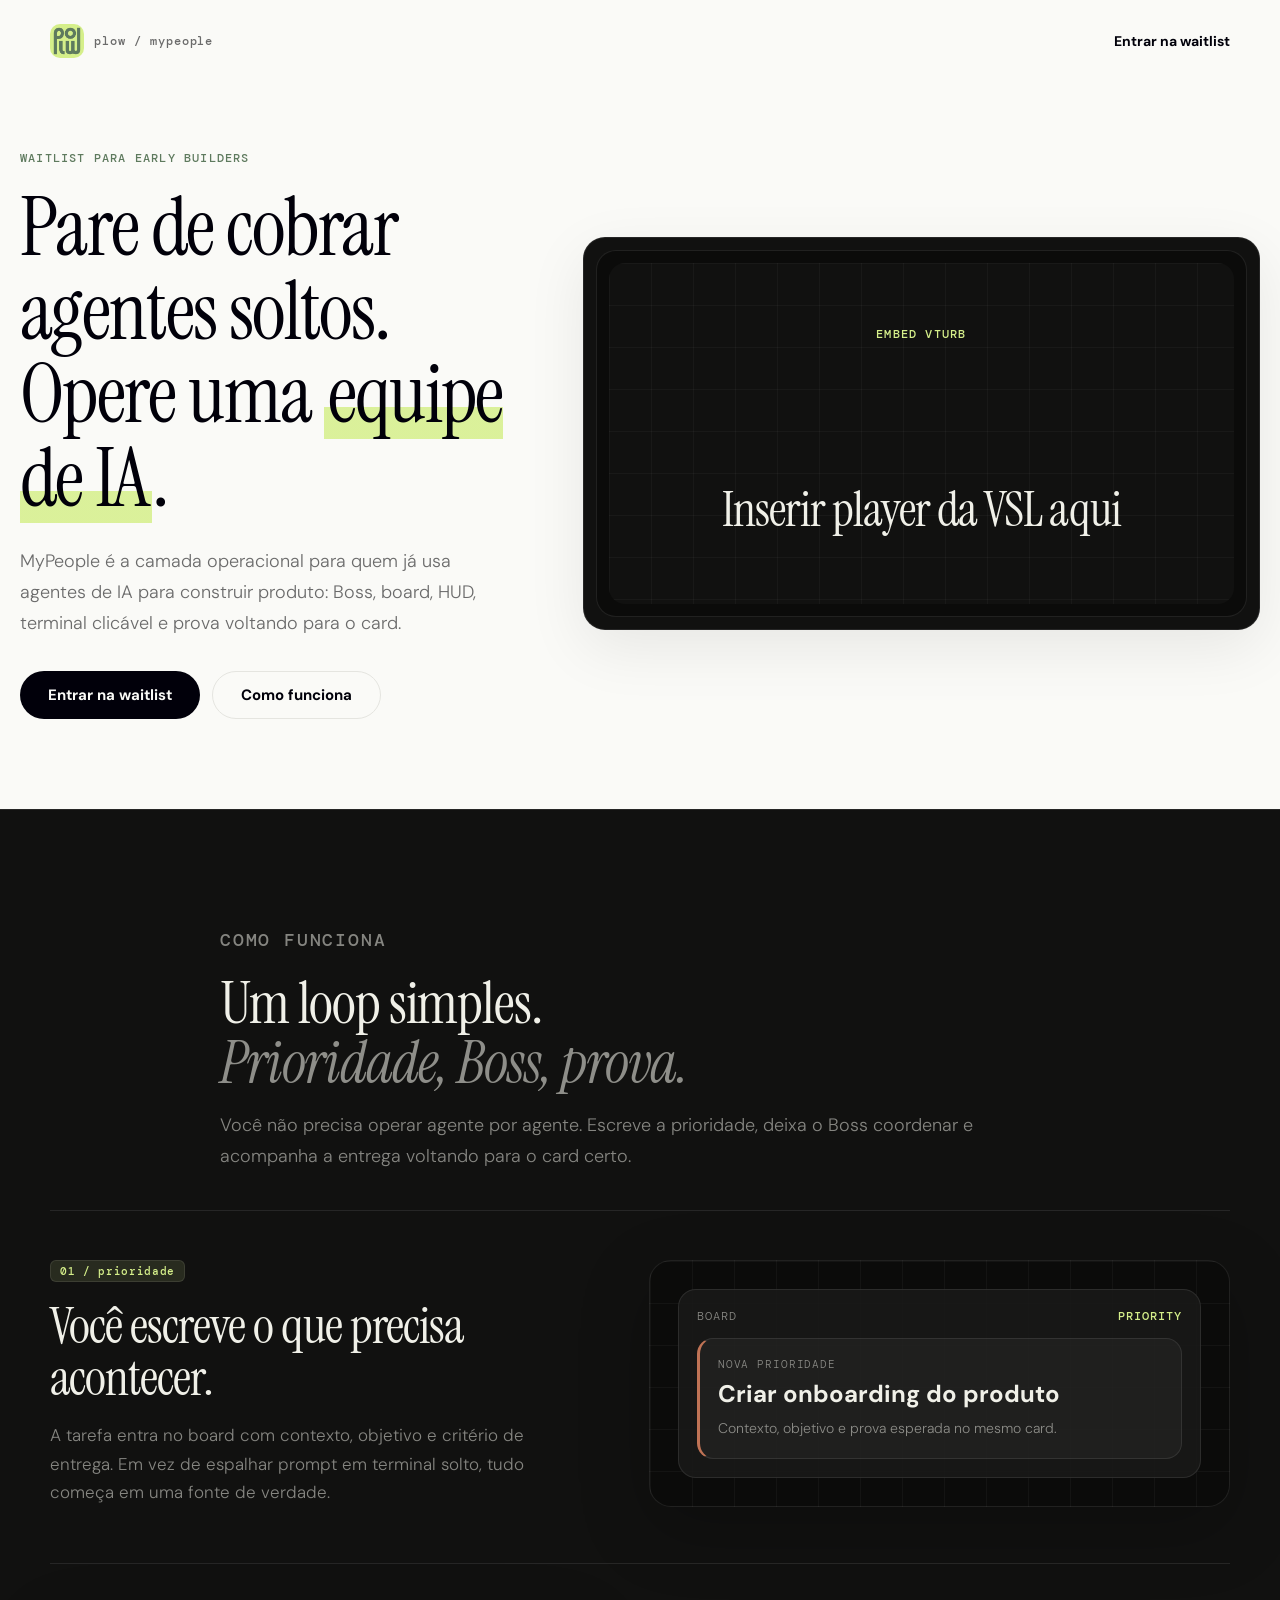
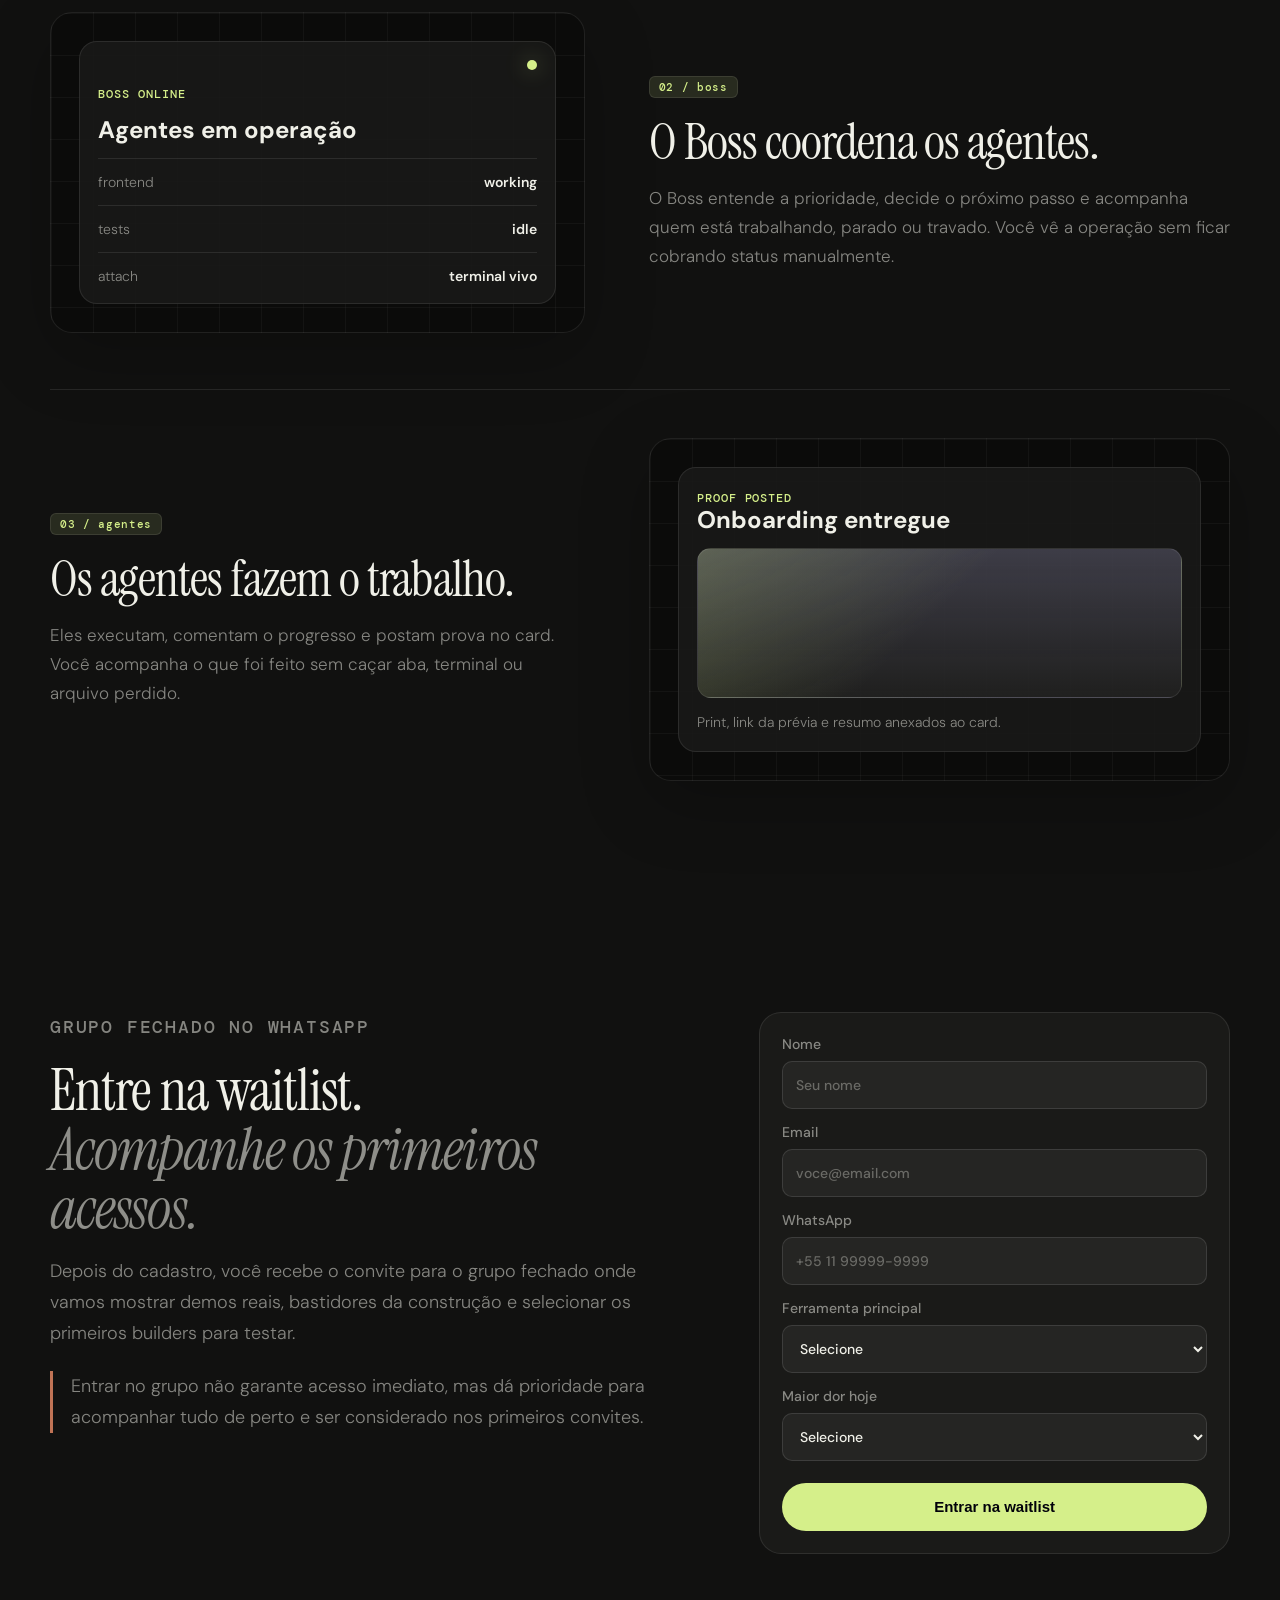
==== vsl-top.html @ 89dc7ce5 "Simplify third flow step copy" ====
<!doctype html>
<html lang="pt-BR">
  <head>
    <meta charset="utf-8" />
    <meta name="viewport" content="width=device-width, initial-scale=1" />
    <title>MyPeople - Waitlist com VSL no topo</title>
    <meta
      name="description"
      content="Entre na waitlist do MyPeople e acompanhe demos reais, bastidores e primeiros convites no grupo fechado."
    />
    <link rel="preconnect" href="https://fonts.googleapis.com" />
    <link rel="preconnect" href="https://fonts.gstatic.com" crossorigin />
    <link
      href="https://fonts.googleapis.com/css2?family=DM+Mono:wght@400;500;700&family=DM+Sans:ital,wght@0,300;0,400;0,500;0,600;0,700;1,400&family=Instrument+Serif:ital@0;1&display=swap"
      rel="stylesheet"
    />
    <link rel="icon" type="image/png" href="assets/plow-icon.png" />
    <link rel="stylesheet" href="styles.css" />
  </head>
  <body class="page-vsl-top">
    <header class="site-header" aria-label="Topo">
      <a class="brand" href="#top" aria-label="MyPeople">
        <img src="assets/plow-icon.png" alt="" />
        <span>plow / mypeople</span>
      </a>
      <a class="header-link" href="#waitlist">Entrar na waitlist</a>
    </header>

    <main id="top">
      <section class="hero hero--vsl-top" aria-labelledby="hero-title">
        <div class="hero__copy">
          <div class="hero__headline">
            <p class="eyebrow">Waitlist para early builders</p>
            <h1 id="hero-title">
              <span class="headline-line">Pare de cobrar agentes soltos.</span>
              <span class="headline-line">Opere uma <span class="volt">equipe de IA</span>.</span>
            </h1>
          </div>
          <div class="hero__after-video">
            <p class="hero__lead">
              MyPeople é a camada operacional<br class="mobile-break" />
              para quem já usa agentes de IA<br class="mobile-break" />
              para construir produto: Boss, board,<br class="mobile-break" />
              HUD, terminal clicável e prova<br class="mobile-break" />
              voltando para o card.
            </p>
            <div class="hero__actions">
              <a class="button button--dark" href="#waitlist">Entrar na waitlist</a>
              <a class="button button--outline" href="#flow">Como funciona</a>
            </div>
          </div>
        </div>

        <aside class="hero-video-card hero-video-card--large" aria-label="VSL do MyPeople">
          <div class="hero-video-frame">
            <div class="video-placeholder video-placeholder--hero">
              <span>Embed VTurb</span>
              <strong>
                Inserir player<br class="mobile-break" />
                da VSL aqui
              </strong>
            </div>
          </div>
        </aside>
      </section>

      <section id="flow" class="flow-section flow-section--tour" aria-labelledby="flow-title">
        <div class="section-heading flow-heading">
          <p class="eyebrow">Como funciona</p>
          <h2 id="flow-title">
            Um loop simples.
            <em>
              Prioridade,<br class="mobile-break" />
              Boss, prova.
            </em>
          </h2>
          <p>
            Você não precisa operar agente por agente. Escreve a prioridade, deixa o Boss coordenar e acompanha
            a entrega voltando para o card certo.
          </p>
        </div>

        <div class="product-tour product-tour--simple">
          <article class="tour-step">
            <div class="tour-step__copy">
              <span class="handle handle--dark">01 / prioridade</span>
              <h3>Você escreve o que precisa acontecer.</h3>
              <p>
                A tarefa entra no board com contexto, objetivo e critério de entrega. Em vez de espalhar prompt
                em terminal solto, tudo começa em uma fonte de verdade.
              </p>
            </div>
            <div class="tour-visual tour-visual--board" aria-hidden="true">
              <div class="mock-window">
                <div class="mock-window__top">
                  <span>board</span>
                  <strong>priority</strong>
                </div>
                <div class="mock-card mock-card--active">
                  <span>nova prioridade</span>
                  <h4>Criar onboarding do produto</h4>
                  <p>Contexto, objetivo e prova esperada no mesmo card.</p>
                </div>
              </div>
            </div>
          </article>

          <article class="tour-step tour-step--reverse">
            <div class="tour-step__copy">
              <span class="handle handle--dark">02 / boss</span>
              <h3>O Boss coordena os agentes.</h3>
              <p>
                O Boss entende a prioridade, decide o próximo passo e acompanha quem está trabalhando, parado ou
                travado. Você vê a operação sem ficar cobrando status manualmente.
              </p>
            </div>
            <div class="tour-visual tour-visual--boss" aria-hidden="true">
              <div class="decision-panel">
                <span class="status-dot"></span>
                <p class="mock-label">Boss online</p>
                <h4>Agentes em operação</h4>
                <div class="decision-line">
                  <span>frontend</span>
                  <strong>working</strong>
                </div>
                <div class="decision-line">
                  <span>tests</span>
                  <strong>idle</strong>
                </div>
                <div class="decision-line">
                  <span>attach</span>
                  <strong>terminal vivo</strong>
                </div>
              </div>
            </div>
          </article>

          <article class="tour-step">
            <div class="tour-step__copy">
              <span class="handle handle--dark">03 / agentes</span>
              <h3>Os agentes fazem o trabalho.</h3>
              <p>
                Eles executam, comentam o progresso e postam prova no card. Você acompanha o que foi feito sem
                caçar aba, terminal ou arquivo perdido.
              </p>
            </div>
            <div class="tour-visual tour-visual--proof" aria-hidden="true">
              <div class="proof-card">
                <span>proof posted</span>
                <h4>Onboarding entregue</h4>
                <div class="proof-thumb"></div>
                <p>Print, link da prévia e resumo anexados ao card.</p>
              </div>
            </div>
          </article>
        </div>
      </section>

      <section id="waitlist" class="waitlist-section" aria-labelledby="waitlist-title">
        <div class="waitlist-copy">
          <p class="eyebrow eyebrow--dark">Grupo fechado no WhatsApp</p>
          <h2 id="waitlist-title">
            Entre na waitlist.
            <em>
              Acompanhe os<br class="mobile-break" />
              primeiros acessos.
            </em>
          </h2>
          <p>
            Depois do cadastro, você recebe o convite para o grupo fechado onde vamos mostrar demos reais,
            bastidores da construção e selecionar os primeiros builders para testar.
          </p>
          <p class="disclaimer">
            Entrar no grupo não garante acesso imediato, mas dá prioridade para acompanhar tudo de perto e
            ser considerado nos primeiros convites.
          </p>
        </div>

        <form class="form" action="#" method="post">
          <label>
            Nome
            <input type="text" name="name" autocomplete="name" placeholder="Seu nome" required />
          </label>
          <label>
            Email
            <input type="email" name="email" autocomplete="email" placeholder="voce@email.com" required />
          </label>
          <label>
            WhatsApp
            <input type="tel" name="whatsapp" autocomplete="tel" placeholder="+55 11 99999-9999" required />
          </label>
          <label>
            Ferramenta principal
            <select name="tool" required>
              <option value="">Selecione</option>
              <option>Claude Code</option>
              <option>Cursor</option>
              <option>Codex</option>
              <option>Windsurf</option>
              <option>Outra</option>
            </select>
          </label>
          <label>
            Maior dor hoje
            <select name="pain" required>
              <option value="">Selecione</option>
              <option>Status dos agentes</option>
              <option>Contexto espalhado</option>
              <option>Terminal demais</option>
              <option>Entrega sem prova</option>
              <option>Coordenação geral</option>
            </select>
          </label>
          <button class="button button--volt" type="submit">Entrar na waitlist</button>
        </form>
      </section>
    </main>
  </body>
</html>
---- styles.css ----
:root {
  color-scheme: light;
  --midnight: #01000a;
  --volt: #d5ef8a;
  --grove: #5e7a5e;
  --iris: #c4bfff;
  --grove-light: #e8ede8;
  --chalk: #fafaf7;
  --oat: #f3f3ee;
  --card-bg: #ffffff;
  --card-border: #e5e5e0;
  --dark-bg: #111110;
  --dark-card: #1a1a18;
  --text: var(--midnight);
  --text-muted: #6b6b6b;
  --text-light: #999999;
  --text-dark: #f0f0e8;
  --muted-dark: rgba(240, 240, 232, 0.52);
  --clay: #c07355;
  --serif: "Instrument Serif", Georgia, serif;
  --sans: "DM Sans", system-ui, -apple-system, sans-serif;
  --mono: "DM Mono", "SF Mono", Consolas, monospace;
  --max: 1180px;
  --shadow: 0 18px 60px rgba(1, 0, 10, 0.08);
}

* {
  box-sizing: border-box;
}

html {
  scroll-behavior: smooth;
}

html,
body {
  overflow-x: hidden;
}

body {
  margin: 0;
  background: var(--chalk);
  color: var(--text);
  font-family: var(--sans);
  font-weight: 300;
}

a {
  color: inherit;
}

.site-header {
  width: min(var(--max), calc(100% - 40px));
  margin: 0 auto;
  padding: 24px 0 0;
  display: flex;
  align-items: center;
  justify-content: space-between;
  gap: 16px;
}

.brand {
  display: inline-flex;
  align-items: center;
  gap: 10px;
  color: var(--text-muted);
  font-family: var(--mono);
  font-size: 12px;
  font-weight: 500;
  letter-spacing: 0.08em;
  text-decoration: none;
  text-transform: lowercase;
}

.brand img {
  width: 34px;
  height: 34px;
  border-radius: 10px;
}

.header-link {
  color: var(--text);
  font-size: 14px;
  font-weight: 700;
  text-decoration: none;
}

.hero,
.flow-section,
.waitlist-section {
  width: min(var(--max), calc(100% - 40px));
  margin: 0 auto;
}

.hero {
  display: grid;
  grid-template-columns: minmax(0, 1fr) minmax(360px, 0.84fr);
  align-items: center;
  gap: clamp(42px, 7vw, 90px);
  padding: clamp(72px, 10vw, 124px) 0 clamp(72px, 9vw, 110px);
}

.page-vsl-top .hero {
  width: min(1280px, calc(100% - 40px));
  grid-template-columns: minmax(0, 0.78fr) minmax(520px, 1.06fr);
  gap: clamp(34px, 5vw, 72px);
  padding-top: clamp(58px, 7vw, 92px);
  padding-bottom: clamp(58px, 7vw, 92px);
}

.hero__copy,
.hero__visual,
.hero-video-card,
.video-section__copy,
.waitlist-copy,
.form {
  min-width: 0;
  max-width: 100%;
}

.hero__copy {
  max-width: 760px;
}

.hero__headline,
.hero__after-video {
  min-width: 0;
}

.eyebrow {
  margin: 0 0 18px;
  color: var(--grove);
  font-family: var(--mono);
  font-size: 12px;
  font-weight: 500;
  letter-spacing: 0.1em;
  text-transform: uppercase;
}

.eyebrow--dark {
  color: var(--volt);
}

h1,
h2,
h3,
p,
a,
button,
label {
  overflow-wrap: anywhere;
  word-break: normal;
}

h1,
h2,
h3,
p {
  margin-top: 0;
}

h1,
h2 {
  font-family: var(--serif);
  font-weight: 400;
  letter-spacing: -0.02em;
}

h1 {
  max-width: 760px;
  margin-bottom: 26px;
  font-size: clamp(48px, 6.4vw, 88px);
  line-height: 1.02;
}

.headline-line {
  display: block;
}

h2 {
  margin-bottom: 18px;
  font-size: clamp(38px, 5vw, 58px);
  line-height: 1.02;
}

h2 em {
  display: block;
  color: var(--grove);
  font-style: italic;
}

.video-section h2 em,
.waitlist-section h2 em {
  color: rgba(240, 240, 232, 0.56);
}

h3 {
  margin-bottom: 10px;
  color: var(--text);
  font-size: 22px;
  font-weight: 500;
  letter-spacing: -0.01em;
  line-height: 1.25;
}

p {
  line-height: 1.72;
}

.hero__lead,
.section-heading p,
.video-section__copy p,
.waitlist-copy p {
  color: var(--text-muted);
  font-size: 18px;
}

.hero__lead {
  max-width: 640px;
  margin-bottom: 32px;
}

.volt {
  padding: 0 4px;
  background: linear-gradient(
    180deg,
    transparent 62%,
    rgba(213, 239, 138, 0.85) 62%,
    rgba(213, 239, 138, 0.85) 92%,
    transparent 92%
  );
}

.hero__actions {
  display: flex;
  flex-wrap: wrap;
  gap: 12px;
}

.mobile-break {
  display: none;
}

.button {
  display: inline-flex;
  min-height: 48px;
  align-items: center;
  justify-content: center;
  border-radius: 100px;
  padding: 0 28px;
  border: 0;
  font-size: 15px;
  font-weight: 700;
  text-decoration: none;
  cursor: pointer;
  transition:
    transform 0.15s ease,
    filter 0.15s ease,
    box-shadow 0.15s ease;
}

.button:hover {
  filter: brightness(1.04);
  transform: translateY(-1px);
}

.button--dark {
  background: var(--midnight);
  color: var(--chalk);
}

.button--outline {
  border: 1px solid var(--card-border);
  background: transparent;
  color: var(--text);
}

.button--volt {
  width: 100%;
  background: var(--volt);
  color: var(--midnight);
}

.button--volt:hover {
  box-shadow:
    0 4px 20px rgba(213, 239, 138, 0.25),
    0 0 30px rgba(213, 239, 138, 0.25);
}

.hero-video-card {
  width: 100%;
  overflow: hidden;
  border: 1px solid rgba(255, 255, 255, 0.09);
  border-radius: 22px;
  background: var(--dark-bg);
  color: var(--text-dark);
  padding: 14px;
  box-shadow: var(--shadow);
}

.hero-video-card__top {
  display: flex;
  align-items: center;
  justify-content: space-between;
  gap: 16px;
  padding: 8px 8px 14px;
  color: var(--muted-dark);
  font-family: var(--mono);
  font-size: 12px;
  font-weight: 500;
  letter-spacing: 0.06em;
  text-transform: uppercase;
}

.hero-video-card__top strong {
  color: var(--volt);
  font-weight: 500;
}

.hero-video-frame {
  aspect-ratio: 16 / 9;
  border: 1px solid rgba(255, 255, 255, 0.09);
  border-radius: 18px;
  background: #0b0b0a;
  padding: 10px;
}

.hero-video-frame iframe {
  display: block;
  width: 100%;
  height: 100%;
  border: 0;
  border-radius: 14px;
}

.page-vsl-top .hero-video-card--large {
  padding: 12px;
}

.page-vsl-top .hero-video-card--large .hero-video-frame {
  border-radius: 20px;
  padding: 12px;
}

.page-vsl-top .hero-video-card--large .video-placeholder {
  border-radius: 16px;
}

.handle {
  display: inline-flex;
  width: max-content;
  border: 1px solid var(--card-border);
  border-radius: 6px;
  background: var(--oat);
  color: var(--text-muted);
  font-family: var(--mono);
  font-size: 11px;
  font-weight: 500;
  letter-spacing: 0.06em;
  padding: 3px 9px;
  text-transform: lowercase;
}

.video-section {
  background: var(--dark-bg);
  color: var(--text-dark);
  padding: clamp(70px, 9vw, 118px) max(20px, calc((100vw - var(--max)) / 2)) clamp(80px, 10vw, 126px);
}

.video-section__copy {
  width: min(var(--max), 100%);
  margin: 0 auto 34px;
}

.video-section__copy p {
  max-width: 700px;
  color: var(--muted-dark);
}

.video-frame {
  width: min(var(--max), 100%);
  margin: 0 auto;
  border: 1px solid rgba(255, 255, 255, 0.09);
  border-radius: 24px;
  background: #0b0b0a;
  padding: 12px;
}

.video-placeholder {
  min-height: clamp(260px, 52vw, 640px);
  display: grid;
  place-items: center;
  border-radius: 18px;
  background:
    linear-gradient(rgba(255, 255, 255, 0.035) 1px, transparent 1px),
    linear-gradient(90deg, rgba(255, 255, 255, 0.035) 1px, transparent 1px),
    var(--dark-bg);
  background-size: 42px 42px;
  text-align: center;
}

.video-placeholder--hero {
  width: 100%;
  height: 100%;
  min-height: 0;
}

.video-placeholder span {
  display: block;
  margin-bottom: 10px;
  color: var(--volt);
  font-family: var(--mono);
  font-size: 12px;
  font-weight: 500;
  letter-spacing: 0.1em;
  text-transform: uppercase;
}

.video-placeholder strong {
  display: block;
  max-width: min(640px, calc(100vw - 84px));
  color: var(--text-dark);
  font-family: var(--serif);
  font-size: clamp(34px, 5vw, 58px);
  font-weight: 400;
  letter-spacing: -0.02em;
}

.video-placeholder--hero strong {
  max-width: 420px;
  font-size: clamp(32px, 3.8vw, 50px);
}

.flow-section {
  padding: clamp(72px, 9vw, 118px) 0;
}

.section-heading {
  max-width: 760px;
  margin-bottom: 38px;
}

.flow-section--tour {
  width: 100%;
  max-width: none;
  margin: 0;
  padding: clamp(74px, 9vw, 116px) 0 clamp(74px, 9vw, 116px);
  border-top: 1px solid rgba(255, 255, 255, 0.09);
  background: var(--dark-bg);
  color: var(--text-dark);
}

.flow-section--tour .flow-heading,
.product-tour {
  width: min(var(--max), calc(100% - 40px));
  margin-right: auto;
  margin-left: auto;
}

.flow-section--tour .flow-heading {
  max-width: 840px;
}

.flow-section--tour .flow-heading p {
  max-width: 760px;
  color: var(--muted-dark);
}

.flow-section--tour .eyebrow {
  color: var(--volt);
}

.flow-section--tour h2,
.flow-section--tour h3 {
  color: var(--text-dark);
}

.flow-section--tour h2 em {
  color: rgba(240, 240, 232, 0.56);
}

.product-tour {
  display: grid;
  gap: clamp(30px, 5vw, 56px);
}

.product-tour--simple {
  margin-top: 8px;
}

.tour-step {
  display: grid;
  grid-template-columns: minmax(0, 0.92fr) minmax(380px, 1fr);
  gap: clamp(28px, 5vw, 68px);
  align-items: center;
  padding-top: clamp(28px, 4vw, 48px);
  border-top: 1px solid rgba(255, 255, 255, 0.09);
}

.tour-step--reverse .tour-visual {
  order: -1;
}

.tour-step__copy {
  min-width: 0;
}

.tour-step__copy h3 {
  margin: 18px 0 16px;
  max-width: 620px;
  font-family: var(--serif);
  font-size: clamp(34px, 4vw, 52px);
  font-weight: 400;
  letter-spacing: -0.02em;
  line-height: 1.02;
}

.tour-step__copy p {
  max-width: 620px;
  margin-bottom: 0;
  color: var(--muted-dark);
  font-size: 17px;
  line-height: 1.7;
}

.handle--dark {
  border-color: rgba(255, 255, 255, 0.09);
  background: rgba(213, 239, 138, 0.12);
  color: var(--volt);
}

.tour-visual {
  min-width: 0;
  border: 1px solid rgba(255, 255, 255, 0.09);
  border-radius: 22px;
  background:
    linear-gradient(rgba(255, 255, 255, 0.035) 1px, transparent 1px),
    linear-gradient(90deg, rgba(255, 255, 255, 0.035) 1px, transparent 1px),
    #0b0b0a;
  background-size: 42px 42px;
  padding: clamp(16px, 3vw, 28px);
  box-shadow: 0 22px 70px rgba(0, 0, 0, 0.22);
}

.mock-window,
.decision-panel,
.proof-card {
  border: 1px solid rgba(255, 255, 255, 0.09);
  border-radius: 18px;
  background: rgba(26, 26, 24, 0.92);
  padding: 18px;
}

.mock-window__top {
  display: flex;
  justify-content: space-between;
  margin-bottom: 14px;
  color: var(--muted-dark);
  font-family: var(--mono);
  font-size: 12px;
  letter-spacing: 0.08em;
  text-transform: uppercase;
}

.mock-window__top strong,
.mock-label,
.proof-card > span {
  color: var(--volt);
  font-family: var(--mono);
  font-size: 12px;
  font-weight: 500;
  letter-spacing: 0.08em;
  text-transform: uppercase;
}

.mock-card {
  border: 1px solid rgba(255, 255, 255, 0.09);
  border-radius: 16px;
  background: rgba(255, 255, 255, 0.035);
  padding: 18px;
}

.mock-card + .mock-card {
  margin-top: 12px;
}

.mock-card--active {
  border-left: 3px solid var(--clay);
}

.mock-card span {
  display: block;
  margin-bottom: 10px;
  color: var(--muted-dark);
  font-family: var(--mono);
  font-size: 11px;
  letter-spacing: 0.08em;
  text-transform: uppercase;
}

.mock-card h4,
.decision-panel h4,
.proof-card h4 {
  margin: 0 0 10px;
  color: var(--text-dark);
  font-size: 24px;
  line-height: 1.12;
}

.mock-card p,
.proof-card p {
  margin: 0;
  color: var(--muted-dark);
  font-size: 14px;
  line-height: 1.55;
}

.decision-panel {
  position: relative;
  padding-top: 42px;
}

.decision-panel .status-dot {
  position: absolute;
  top: 18px;
  right: 18px;
  width: 10px;
  height: 10px;
  border-radius: 50%;
  background: var(--volt);
  box-shadow: 0 0 22px rgba(213, 239, 138, 0.45);
}

.decision-line {
  display: flex;
  justify-content: space-between;
  gap: 14px;
  border-top: 1px solid rgba(255, 255, 255, 0.09);
  padding: 14px 0 0;
  margin-top: 14px;
  color: var(--muted-dark);
  font-size: 14px;
}

.decision-line strong {
  color: var(--text-dark);
  font-weight: 600;
}

.proof-thumb {
  height: 150px;
  margin: 14px 0;
  border: 1px solid rgba(255, 255, 255, 0.09);
  border-radius: 14px;
  background:
    linear-gradient(135deg, rgba(213, 239, 138, 0.22), transparent 48%),
    linear-gradient(180deg, rgba(196, 191, 255, 0.18), transparent),
    rgba(255, 255, 255, 0.04);
}

.waitlist-section {
  display: grid;
  grid-template-columns: minmax(0, 0.95fr) minmax(360px, 0.72fr);
  gap: clamp(36px, 7vw, 88px);
  align-items: start;
  width: 100%;
  max-width: none;
  margin: 0;
  padding: clamp(76px, 9vw, 120px) max(20px, calc((100vw - var(--max)) / 2));
  background: var(--dark-bg);
  color: var(--text-dark);
}

.waitlist-copy {
  max-width: 760px;
}

.waitlist-copy p {
  max-width: 680px;
  color: var(--muted-dark);
}

.disclaimer {
  margin-top: 22px;
  border-left: 3px solid var(--clay);
  padding-left: 18px;
}

.form {
  display: grid;
  gap: 14px;
  border: 1px solid rgba(255, 255, 255, 0.09);
  border-radius: 22px;
  background: var(--dark-card);
  padding: 22px;
}

label {
  display: grid;
  gap: 8px;
  color: var(--muted-dark);
  font-size: 14px;
  font-weight: 500;
}

input,
select {
  width: 100%;
  min-height: 48px;
  border: 1px solid rgba(255, 255, 255, 0.11);
  border-radius: 10px;
  background: rgba(255, 255, 255, 0.05);
  color: var(--text-dark);
  font: inherit;
  padding: 0 13px;
  outline: none;
}

select option {
  background: var(--dark-card);
}

input:focus,
select:focus {
  border-color: var(--volt);
  box-shadow: 0 0 0 3px rgba(213, 239, 138, 0.14);
}

input::placeholder {
  color: rgba(240, 240, 232, 0.34);
}

.form .button {
  margin-top: 8px;
}

@media (max-width: 940px) {
  .hero,
  .waitlist-section {
    grid-template-columns: 1fr;
  }

  .page-vsl-top .hero {
    width: min(var(--max), calc(100% - 40px));
    grid-template-columns: 1fr;
  }

  .hero {
    min-height: auto;
  }

  .tour-step {
    grid-template-columns: 1fr;
  }

  .tour-step--reverse .tour-visual {
    order: initial;
  }
}

@media (max-width: 620px) {
  .site-header,
  .hero,
  .flow-section {
    width: calc(100% - 28px);
  }

  .flow-section--tour {
    width: 100%;
  }

  .page-vsl-top .hero {
    width: calc(100% - 28px);
  }

  .site-header {
    padding-top: 16px;
  }

  .header-link {
    display: none;
  }

  .hero {
    gap: 24px;
    padding: 34px 0 48px;
  }

  .page-vsl-top .hero {
    display: flex;
    flex-direction: column;
    align-items: stretch;
    min-height: auto;
  }

  .page-vsl-top .hero__copy {
    display: contents;
  }

  .page-vsl-top .hero__headline {
    order: 1;
    display: grid;
    min-height: min(30svh, 240px);
    align-content: center;
    text-align: center;
  }

  .page-vsl-top .hero-video-card {
    order: 2;
  }

  .page-vsl-top .hero__after-video {
    order: 3;
    text-align: center;
  }

  .page-vsl-top .hero-video-card {
    margin-top: 2px;
  }

  h1 {
    width: 100%;
    max-width: none;
    font-size: clamp(34px, 9.4vw, 38px);
    line-height: 0.98;
  }

  .headline-line {
    white-space: nowrap;
  }

  h2 {
    font-size: 36px;
    line-height: 1.06;
  }

  h2 em {
    display: block;
  }

  .hero__lead,
  .video-section__copy p,
  .waitlist-copy p {
    font-size: 15px;
    max-width: 100%;
  }

  .page-vsl-top .hero__lead {
    margin-top: 0;
    margin-right: auto;
    margin-left: auto;
  }

  .flow-section--tour {
    padding: 66px 0 78px;
  }

  .flow-section--tour .flow-heading,
  .product-tour {
    width: calc(100% - 28px);
  }

  .flow-section--tour .flow-heading {
    margin-bottom: 34px;
  }

  .product-tour {
    gap: 42px;
  }

  .tour-step {
    gap: 20px;
    padding-top: 34px;
  }

  .tour-step__copy h3 {
    margin-top: 14px;
    font-size: 34px;
  }

  .tour-step__copy p {
    font-size: 15px;
  }

  .tour-visual {
    border-radius: 18px;
    padding: 12px;
  }

  .mock-window,
  .decision-panel,
  .proof-card {
    border-radius: 16px;
    padding: 14px;
  }

  .proof-thumb {
    height: 116px;
  }

  .video-placeholder strong {
    max-width: 260px;
    font-size: 32px;
    line-height: 1.08;
  }

  .hero__actions,
  .hero__actions .button {
    width: 100%;
  }

  .hero__actions {
    flex-direction: column;
    align-items: stretch;
  }

  .mobile-break {
    display: block;
  }

  .hero-video-card,
  .video-frame,
  .form {
    border-radius: 18px;
  }

  .hero-video-card {
    padding: 10px;
  }

  .hero-video-card__top {
    padding: 6px 6px 10px;
    font-size: 11px;
  }

  .hero-video-frame {
    border-radius: 14px;
    padding: 8px;
  }
  .video-section,
  .waitlist-section {
    padding-right: 14px;
    padding-left: 14px;
  }
}
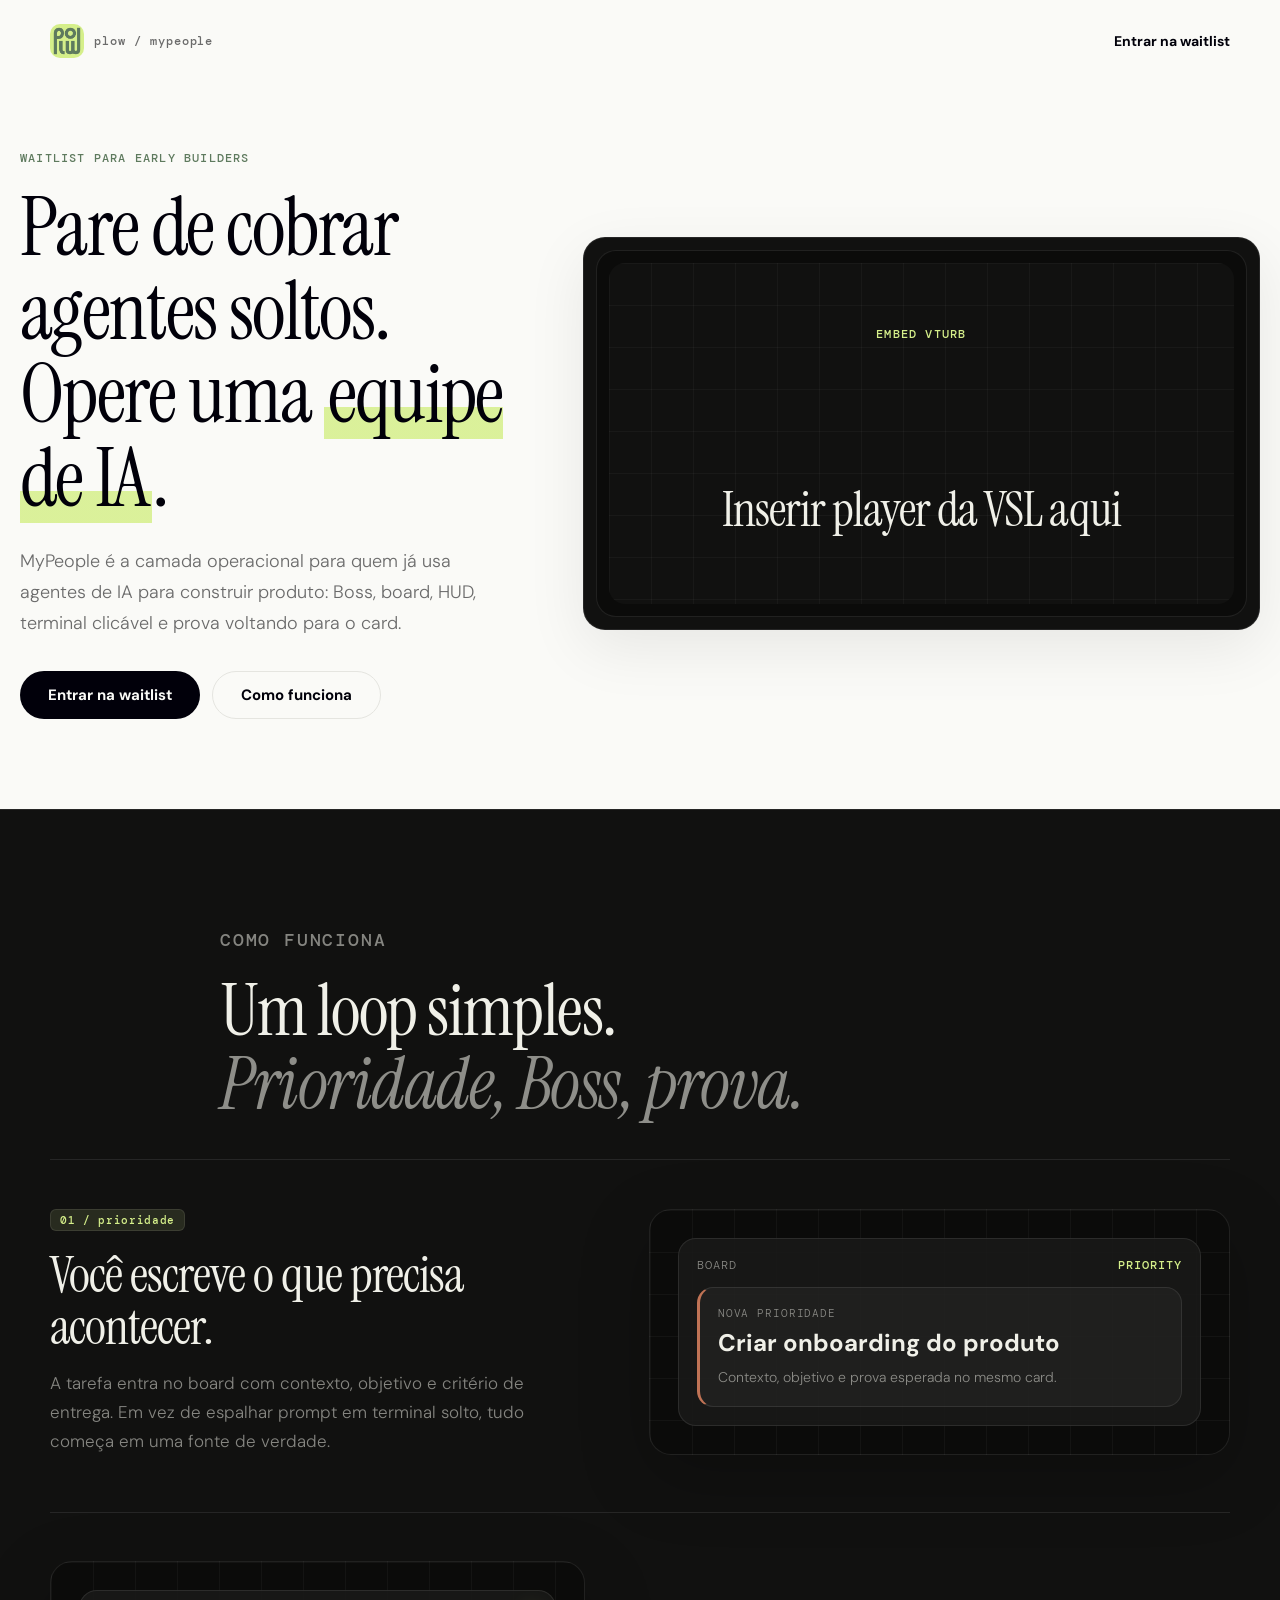
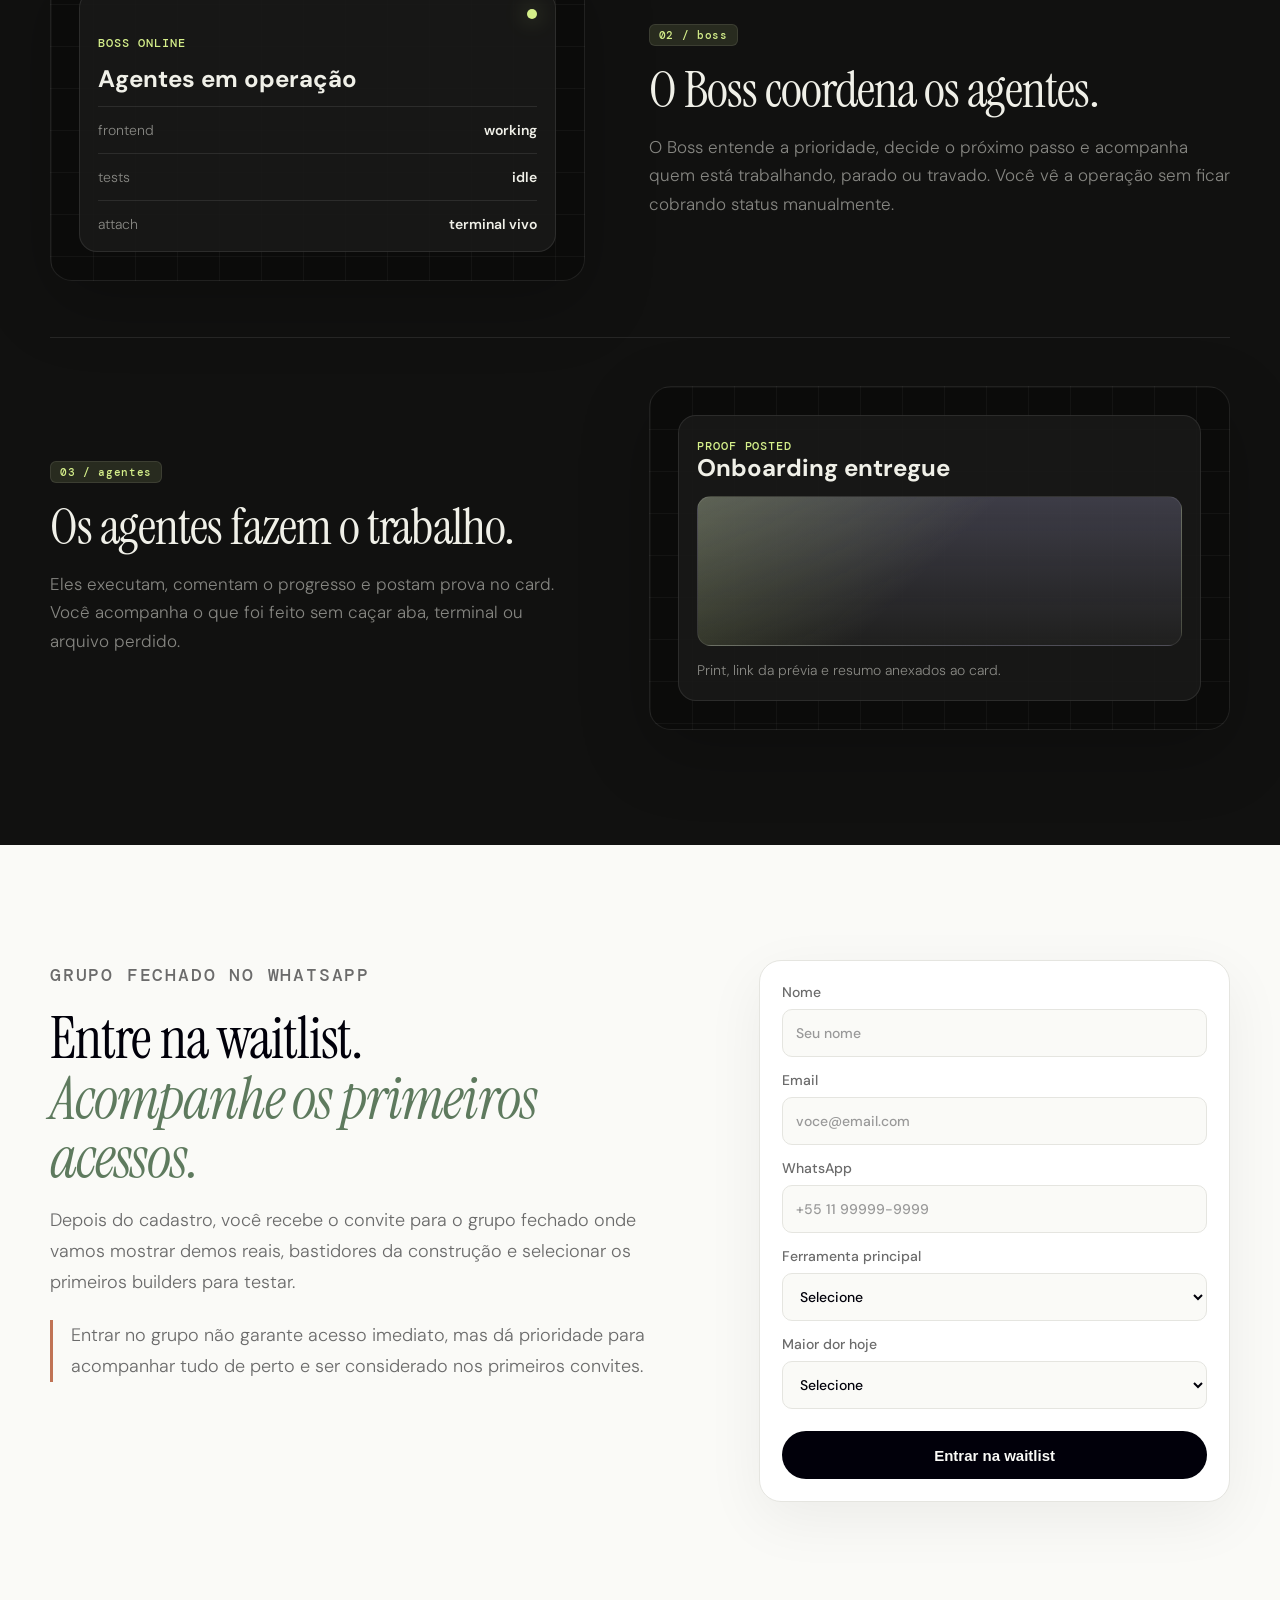
==== commit 7e375ffd: "Refine flow heading and waitlist styling" ====
--- a/vsl-top.html
+++ b/vsl-top.html
@@ -74,10 +74,6 @@
               Boss, prova.
             </em>
           </h2>
-          <p>
-            Você não precisa operar agente por agente. Escreve a prioridade, deixa o Boss coordenar e acompanha
-            a entrega voltando para o card certo.
-          </p>
         </div>
 
         <div class="product-tour product-tour--simple">
@@ -158,7 +154,7 @@
 
       <section id="waitlist" class="waitlist-section" aria-labelledby="waitlist-title">
         <div class="waitlist-copy">
-          <p class="eyebrow eyebrow--dark">Grupo fechado no WhatsApp</p>
+          <p class="eyebrow">Grupo fechado no WhatsApp</p>
           <h2 id="waitlist-title">
             Entre na waitlist.
             <em>
--- a/styles.css
+++ b/styles.css
@@ -189,8 +189,7 @@
   font-style: italic;
 }
 
-.video-section h2 em,
-.waitlist-section h2 em {
+.video-section h2 em {
   color: rgba(240, 240, 232, 0.56);
 }
 
@@ -277,14 +276,14 @@
 
 .button--volt {
   width: 100%;
-  background: var(--volt);
-  color: var(--midnight);
+  background: var(--midnight);
+  color: var(--chalk);
 }
 
 .button--volt:hover {
   box-shadow:
-    0 4px 20px rgba(213, 239, 138, 0.25),
-    0 0 30px rgba(213, 239, 138, 0.25);
+    0 4px 20px rgba(1, 0, 10, 0.14),
+    0 0 30px rgba(1, 0, 10, 0.08);
 }
 
 .hero-video-card {
@@ -475,6 +474,10 @@
   color: var(--text-dark);
 }
 
+.flow-section--tour .flow-heading h2 {
+  font-size: clamp(46px, 5.8vw, 72px);
+}
+
 .flow-section--tour h2 em {
   color: rgba(240, 240, 232, 0.56);
 }
@@ -667,8 +670,8 @@
   max-width: none;
   margin: 0;
   padding: clamp(76px, 9vw, 120px) max(20px, calc((100vw - var(--max)) / 2));
-  background: var(--dark-bg);
-  color: var(--text-dark);
+  background: var(--chalk);
+  color: var(--text);
 }
 
 .waitlist-copy {
@@ -677,7 +680,7 @@
 
 .waitlist-copy p {
   max-width: 680px;
-  color: var(--muted-dark);
+  color: var(--text-muted);
 }
 
 .disclaimer {
@@ -689,16 +692,17 @@
 .form {
   display: grid;
   gap: 14px;
-  border: 1px solid rgba(255, 255, 255, 0.09);
+  border: 1px solid var(--card-border);
   border-radius: 22px;
-  background: var(--dark-card);
+  background: var(--card-bg);
   padding: 22px;
+  box-shadow: 0 18px 60px rgba(1, 0, 10, 0.06);
 }
 
 label {
   display: grid;
   gap: 8px;
-  color: var(--muted-dark);
+  color: var(--text-muted);
   font-size: 14px;
   font-weight: 500;
 }
@@ -707,27 +711,27 @@
 select {
   width: 100%;
   min-height: 48px;
-  border: 1px solid rgba(255, 255, 255, 0.11);
+  border: 1px solid var(--card-border);
   border-radius: 10px;
-  background: rgba(255, 255, 255, 0.05);
-  color: var(--text-dark);
+  background: var(--chalk);
+  color: var(--text);
   font: inherit;
   padding: 0 13px;
   outline: none;
 }
 
 select option {
-  background: var(--dark-card);
+  background: var(--card-bg);
 }
 
 input:focus,
 select:focus {
-  border-color: var(--volt);
-  box-shadow: 0 0 0 3px rgba(213, 239, 138, 0.14);
+  border-color: var(--grove);
+  box-shadow: 0 0 0 3px rgba(94, 122, 94, 0.12);
 }
 
 input::placeholder {
-  color: rgba(240, 240, 232, 0.34);
+  color: var(--text-light);
 }
 
 .form .button {
@@ -782,8 +786,8 @@
   }
 
   .hero {
-    gap: 24px;
-    padding: 34px 0 48px;
+    gap: 14px;
+    padding: 22px 0 36px;
   }
 
   .page-vsl-top .hero {
@@ -800,8 +804,9 @@
   .page-vsl-top .hero__headline {
     order: 1;
     display: grid;
-    min-height: min(30svh, 240px);
+    min-height: auto;
     align-content: center;
+    padding: 42px 0 0;
     text-align: center;
   }
 
@@ -815,12 +820,13 @@
   }
 
   .page-vsl-top .hero-video-card {
-    margin-top: 2px;
+    margin-top: 0;
   }
 
   h1 {
     width: 100%;
     max-width: none;
+    margin-bottom: 0;
     font-size: clamp(34px, 9.4vw, 38px);
     line-height: 0.98;
   }
@@ -832,6 +838,10 @@
   h2 {
     font-size: 36px;
     line-height: 1.06;
+  }
+
+  .flow-section--tour .flow-heading h2 {
+    font-size: 38px;
   }
 
   h2 em {
@@ -847,6 +857,7 @@
 
   .page-vsl-top .hero__lead {
     margin-top: 0;
+    margin-bottom: 18px;
     margin-right: auto;
     margin-left: auto;
   }
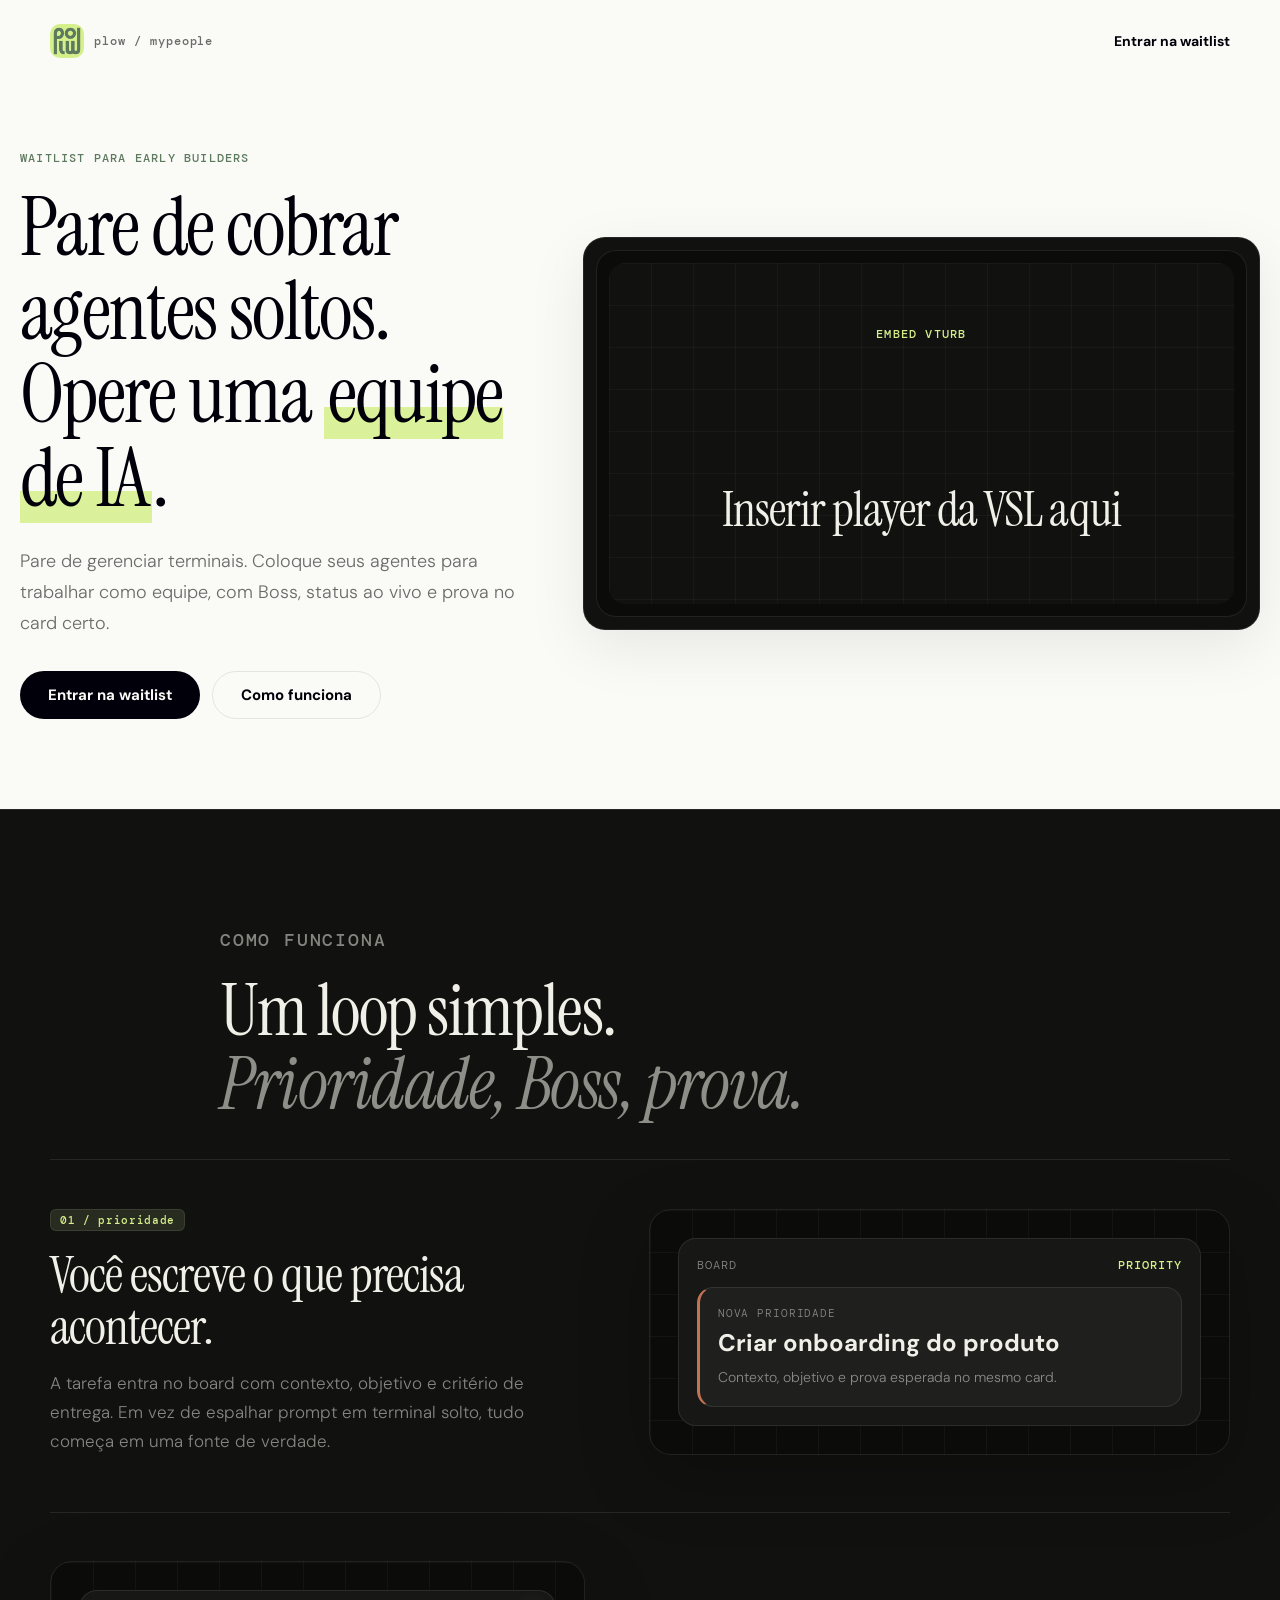
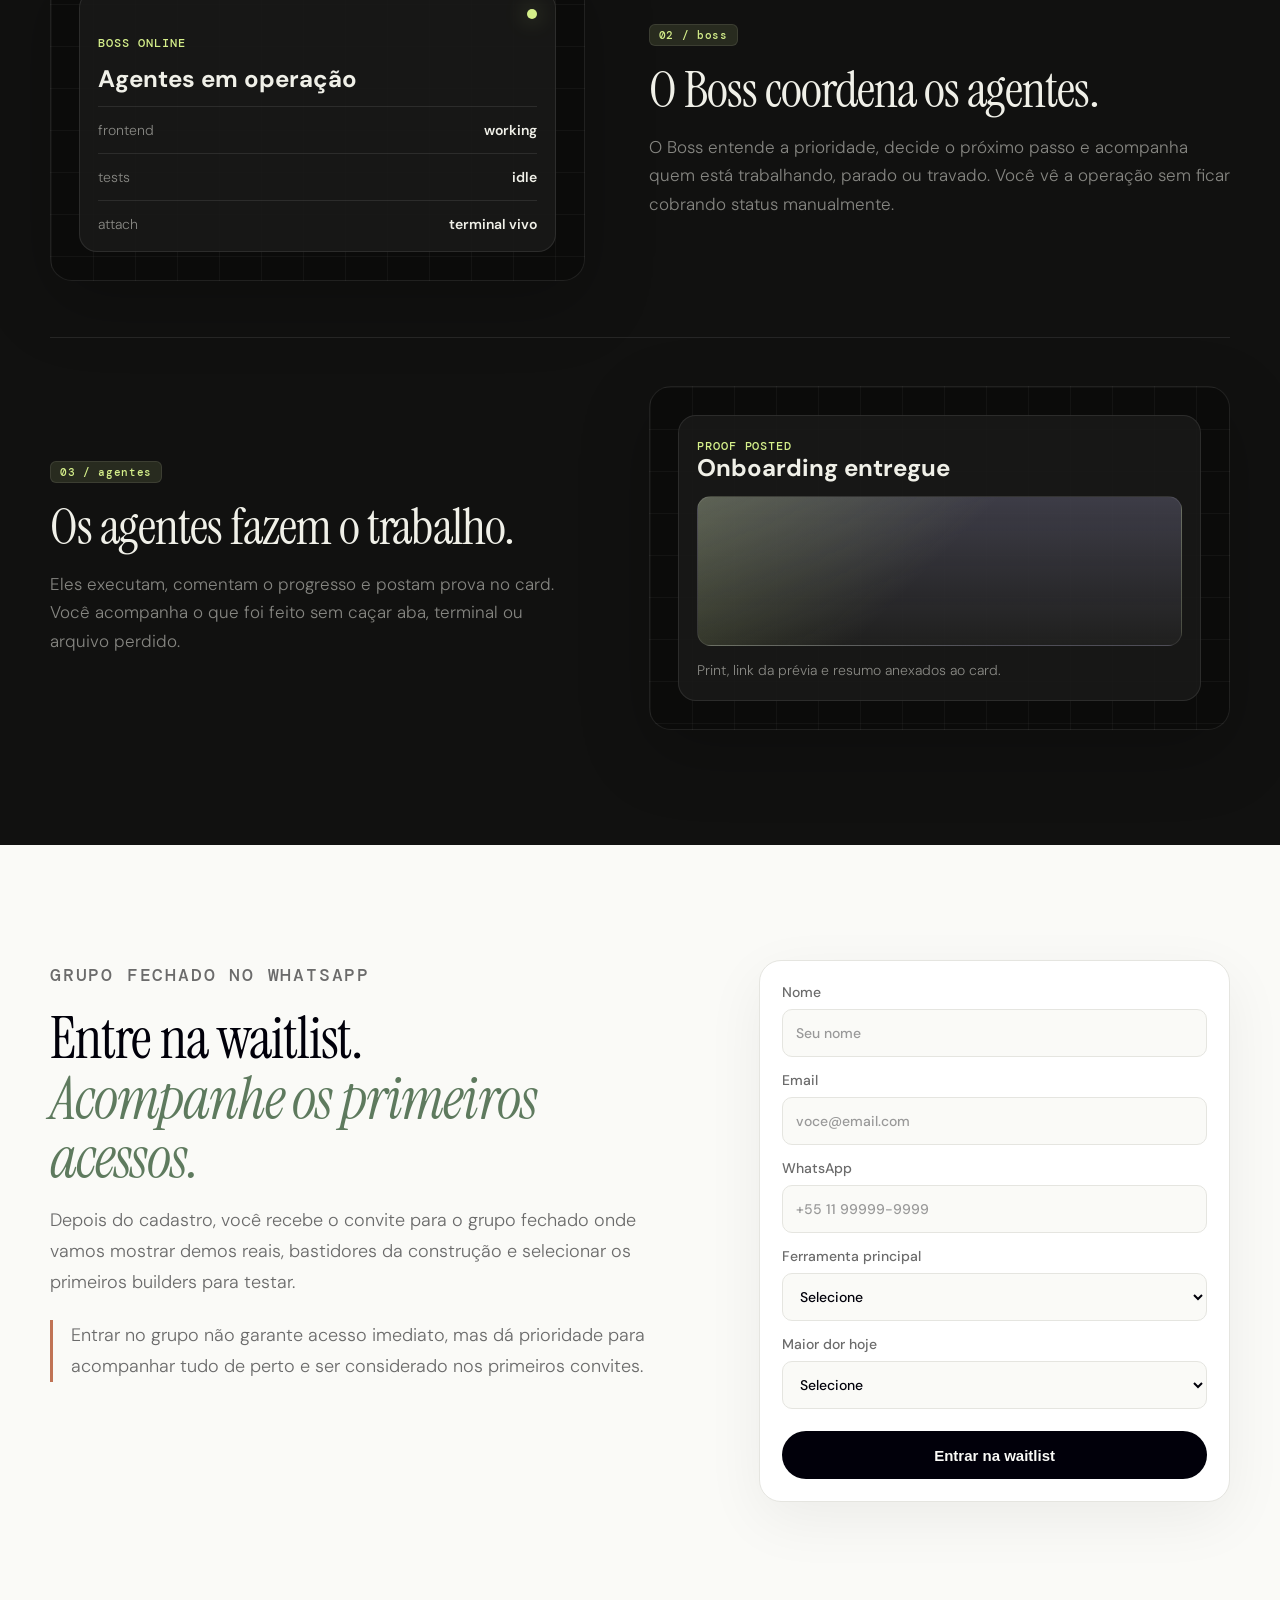
==== commit 3215a7f7: "Refine hero supporting copy" ====
--- a/vsl-top.html
+++ b/vsl-top.html
@@ -38,11 +38,10 @@
           </div>
           <div class="hero__after-video">
             <p class="hero__lead">
-              MyPeople é a camada operacional<br class="mobile-break" />
-              para quem já usa agentes de IA<br class="mobile-break" />
-              para construir produto: Boss, board,<br class="mobile-break" />
-              HUD, terminal clicável e prova<br class="mobile-break" />
-              voltando para o card.
+              Pare de gerenciar terminais.<br class="mobile-break" />
+              Coloque seus agentes para trabalhar<br class="mobile-break" />
+              como equipe, com Boss, status ao vivo<br class="mobile-break" />
+              e prova no card certo.
             </p>
             <div class="hero__actions">
               <a class="button button--dark" href="#waitlist">Entrar na waitlist</a>
--- a/styles.css
+++ b/styles.css
@@ -851,7 +851,7 @@
   .hero__lead,
   .video-section__copy p,
   .waitlist-copy p {
-    font-size: 15px;
+    font-size: 14px;
     max-width: 100%;
   }
 
@@ -860,6 +860,7 @@
     margin-bottom: 18px;
     margin-right: auto;
     margin-left: auto;
+    line-height: 1.58;
   }
 
   .flow-section--tour {
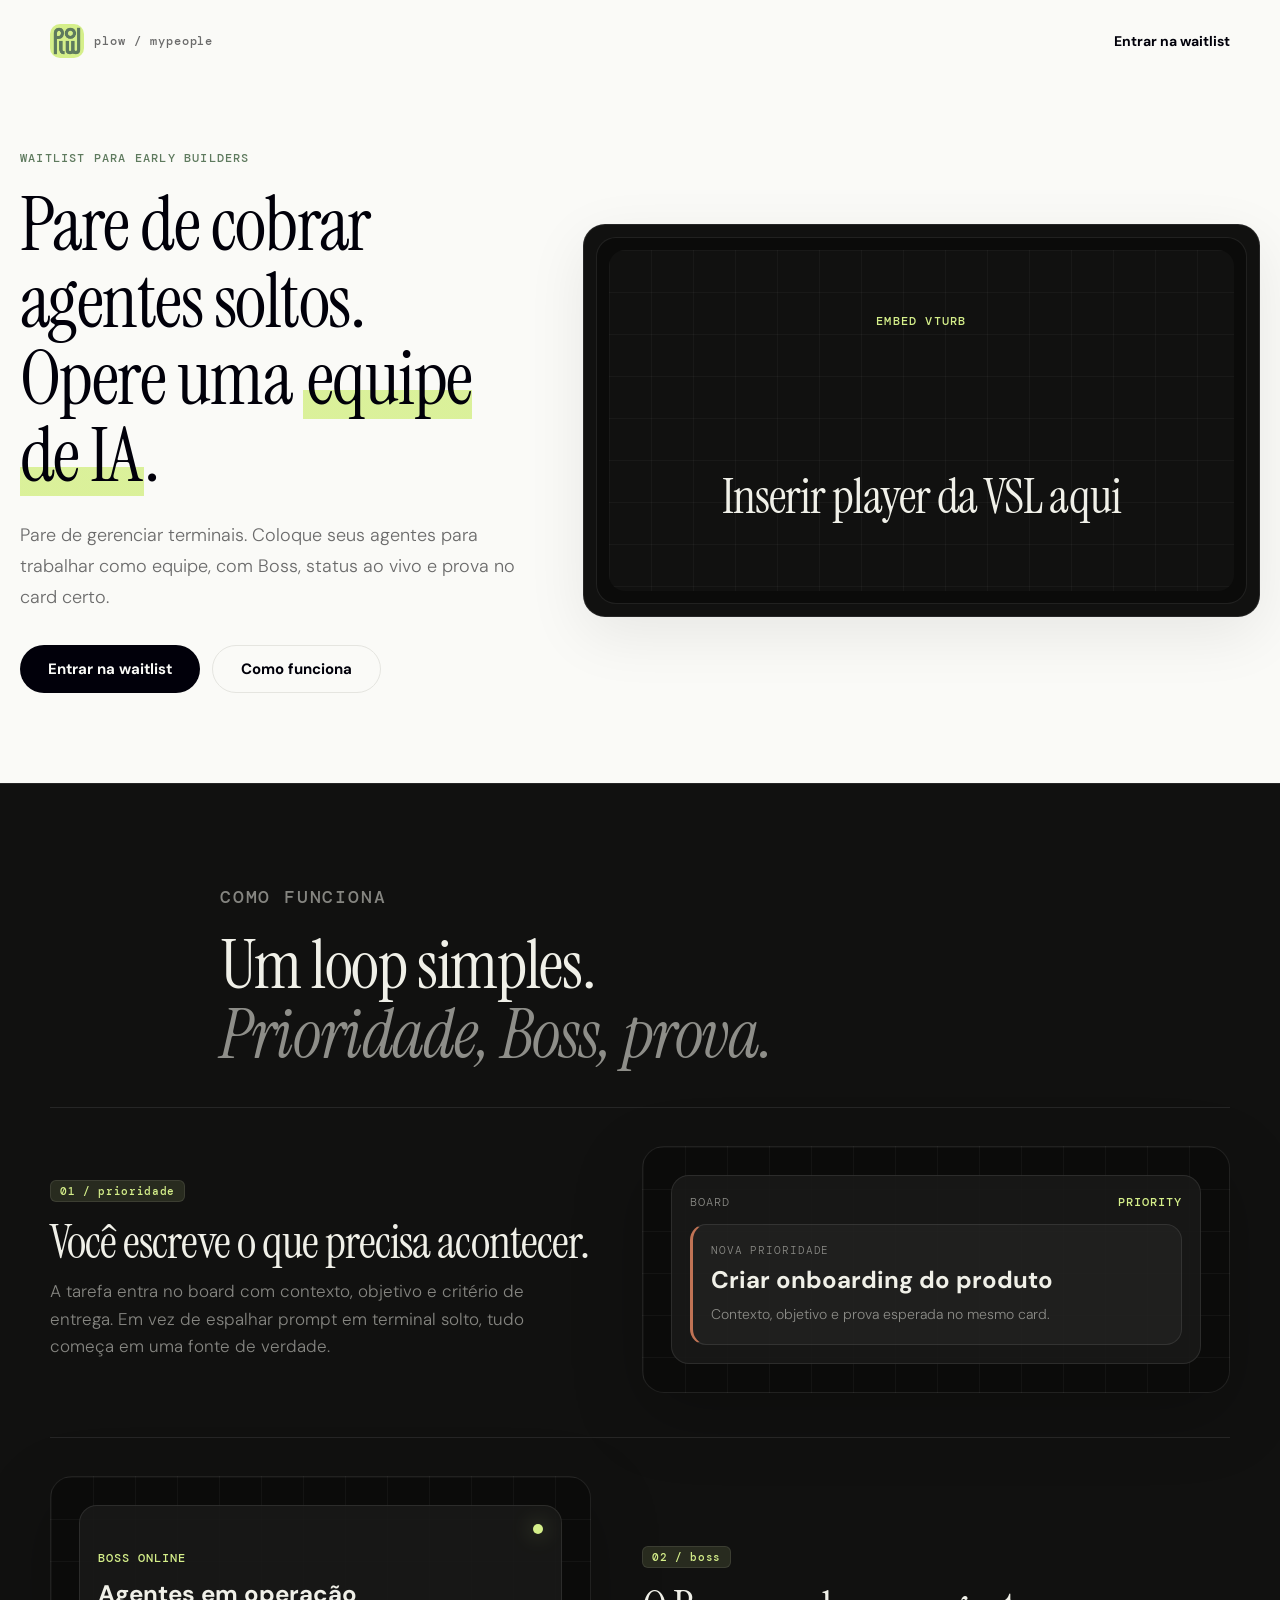
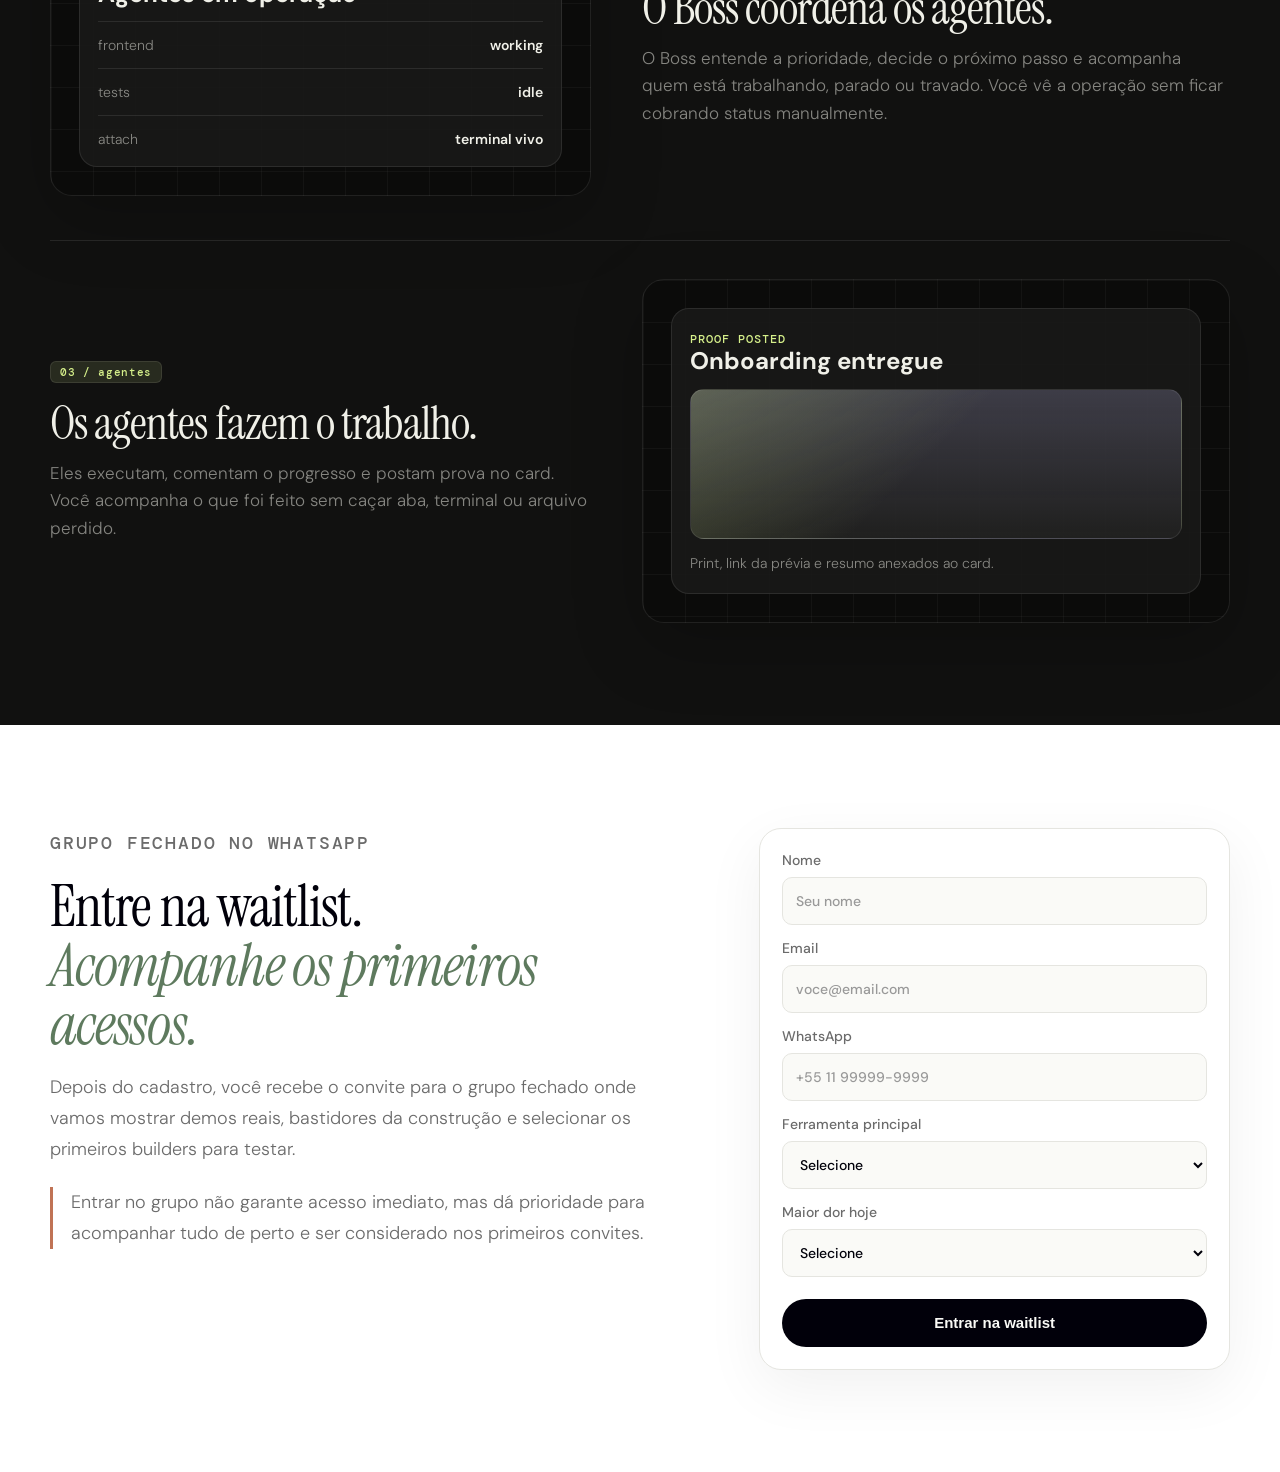
==== commit 465d68c1: "Optimize landing layout and assets" ====
--- a/vsl-top.html
+++ b/vsl-top.html
@@ -11,7 +11,7 @@
     <link rel="preconnect" href="https://fonts.googleapis.com" />
     <link rel="preconnect" href="https://fonts.gstatic.com" crossorigin />
     <link
-      href="https://fonts.googleapis.com/css2?family=DM+Mono:wght@400;500;700&family=DM+Sans:ital,wght@0,300;0,400;0,500;0,600;0,700;1,400&family=Instrument+Serif:ital@0;1&display=swap"
+      href="https://fonts.googleapis.com/css2?family=DM+Mono:wght@500&family=DM+Sans:wght@300;400;500;600;700&family=Instrument+Serif:ital@0;1&display=swap"
       rel="stylesheet"
     />
     <link rel="icon" type="image/png" href="assets/plow-icon.png" />
@@ -20,7 +20,7 @@
   <body class="page-vsl-top">
     <header class="site-header" aria-label="Topo">
       <a class="brand" href="#top" aria-label="MyPeople">
-        <img src="assets/plow-icon.png" alt="" />
+        <img src="assets/plow-icon.png" alt="" width="34" height="34" decoding="async" />
         <span>plow / mypeople</span>
       </a>
       <a class="header-link" href="#waitlist">Entrar na waitlist</a>
--- a/styles.css
+++ b/styles.css
@@ -109,9 +109,7 @@
 }
 
 .hero__copy,
-.hero__visual,
 .hero-video-card,
-.video-section__copy,
 .waitlist-copy,
 .form {
   min-width: 0;
@@ -135,10 +133,6 @@
   font-weight: 500;
   letter-spacing: 0.1em;
   text-transform: uppercase;
-}
-
-.eyebrow--dark {
-  color: var(--volt);
 }
 
 h1,
@@ -169,7 +163,7 @@
 h1 {
   max-width: 760px;
   margin-bottom: 26px;
-  font-size: clamp(48px, 6.4vw, 88px);
+  font-size: clamp(48px, 5.9vw, 82px);
   line-height: 1.02;
 }
 
@@ -187,10 +181,6 @@
   display: block;
   color: var(--grove);
   font-style: italic;
-}
-
-.video-section h2 em {
-  color: rgba(240, 240, 232, 0.56);
 }
 
 h3 {
@@ -208,7 +198,6 @@
 
 .hero__lead,
 .section-heading p,
-.video-section__copy p,
 .waitlist-copy p {
   color: var(--text-muted);
   font-size: 18px;
@@ -297,25 +286,6 @@
   box-shadow: var(--shadow);
 }
 
-.hero-video-card__top {
-  display: flex;
-  align-items: center;
-  justify-content: space-between;
-  gap: 16px;
-  padding: 8px 8px 14px;
-  color: var(--muted-dark);
-  font-family: var(--mono);
-  font-size: 12px;
-  font-weight: 500;
-  letter-spacing: 0.06em;
-  text-transform: uppercase;
-}
-
-.hero-video-card__top strong {
-  color: var(--volt);
-  font-weight: 500;
-}
-
 .hero-video-frame {
   aspect-ratio: 16 / 9;
   border: 1px solid rgba(255, 255, 255, 0.09);
@@ -360,31 +330,6 @@
   text-transform: lowercase;
 }
 
-.video-section {
-  background: var(--dark-bg);
-  color: var(--text-dark);
-  padding: clamp(70px, 9vw, 118px) max(20px, calc((100vw - var(--max)) / 2)) clamp(80px, 10vw, 126px);
-}
-
-.video-section__copy {
-  width: min(var(--max), 100%);
-  margin: 0 auto 34px;
-}
-
-.video-section__copy p {
-  max-width: 700px;
-  color: var(--muted-dark);
-}
-
-.video-frame {
-  width: min(var(--max), 100%);
-  margin: 0 auto;
-  border: 1px solid rgba(255, 255, 255, 0.09);
-  border-radius: 24px;
-  background: #0b0b0a;
-  padding: 12px;
-}
-
 .video-placeholder {
   min-height: clamp(260px, 52vw, 640px);
   display: grid;
@@ -443,7 +388,7 @@
   width: 100%;
   max-width: none;
   margin: 0;
-  padding: clamp(74px, 9vw, 116px) 0 clamp(74px, 9vw, 116px);
+  padding: clamp(68px, 8vw, 98px) 0 clamp(70px, 8vw, 104px);
   border-top: 1px solid rgba(255, 255, 255, 0.09);
   background: var(--dark-bg);
   color: var(--text-dark);
@@ -475,7 +420,7 @@
 }
 
 .flow-section--tour .flow-heading h2 {
-  font-size: clamp(46px, 5.8vw, 72px);
+  font-size: clamp(46px, 5.5vw, 68px);
 }
 
 .flow-section--tour h2 em {
@@ -484,7 +429,7 @@
 
 .product-tour {
   display: grid;
-  gap: clamp(30px, 5vw, 56px);
+  gap: clamp(28px, 4vw, 44px);
 }
 
 .product-tour--simple {
@@ -494,9 +439,9 @@
 .tour-step {
   display: grid;
   grid-template-columns: minmax(0, 0.92fr) minmax(380px, 1fr);
-  gap: clamp(28px, 5vw, 68px);
+  gap: clamp(28px, 4vw, 56px);
   align-items: center;
-  padding-top: clamp(28px, 4vw, 48px);
+  padding-top: clamp(26px, 3vw, 38px);
   border-top: 1px solid rgba(255, 255, 255, 0.09);
 }
 
@@ -509,10 +454,10 @@
 }
 
 .tour-step__copy h3 {
-  margin: 18px 0 16px;
+  margin: 16px 0 12px;
   max-width: 620px;
   font-family: var(--serif);
-  font-size: clamp(34px, 4vw, 52px);
+  font-size: clamp(34px, 3.7vw, 48px);
   font-weight: 400;
   letter-spacing: -0.02em;
   line-height: 1.02;
@@ -523,7 +468,7 @@
   margin-bottom: 0;
   color: var(--muted-dark);
   font-size: 17px;
-  line-height: 1.7;
+  line-height: 1.62;
 }
 
 .handle--dark {
@@ -669,8 +614,8 @@
   width: 100%;
   max-width: none;
   margin: 0;
-  padding: clamp(76px, 9vw, 120px) max(20px, calc((100vw - var(--max)) / 2));
-  background: var(--chalk);
+  padding: clamp(68px, 8vw, 104px) max(20px, calc((100vw - var(--max)) / 2));
+  background: #ffffff;
   color: var(--text);
 }
 
@@ -795,6 +740,8 @@
     flex-direction: column;
     align-items: stretch;
     min-height: auto;
+    gap: 22px;
+    padding: 28px 0 42px;
   }
 
   .page-vsl-top .hero__copy {
@@ -806,7 +753,7 @@
     display: grid;
     min-height: auto;
     align-content: center;
-    padding: 42px 0 0;
+    padding: 10px 0 0;
     text-align: center;
   }
 
@@ -849,7 +796,6 @@
   }
 
   .hero__lead,
-  .video-section__copy p,
   .waitlist-copy p {
     font-size: 14px;
     max-width: 100%;
@@ -857,14 +803,14 @@
 
   .page-vsl-top .hero__lead {
     margin-top: 0;
-    margin-bottom: 18px;
+    margin-bottom: 14px;
     margin-right: auto;
     margin-left: auto;
     line-height: 1.58;
   }
 
   .flow-section--tour {
-    padding: 66px 0 78px;
+    padding: 54px 0 64px;
   }
 
   .flow-section--tour .flow-heading,
@@ -873,21 +819,34 @@
   }
 
   .flow-section--tour .flow-heading {
-    margin-bottom: 34px;
+    max-width: 330px;
+    margin-bottom: 28px;
+    text-align: center;
+  }
+
+  .flow-section--tour .flow-heading .eyebrow {
+    margin-bottom: 16px;
+  }
+
+  .flow-section--tour .flow-heading h2 {
+    margin-right: auto;
+    margin-bottom: 0;
+    margin-left: auto;
+    text-align: center;
   }
 
   .product-tour {
-    gap: 42px;
+    gap: 34px;
   }
 
   .tour-step {
-    gap: 20px;
-    padding-top: 34px;
+    gap: 18px;
+    padding-top: 28px;
   }
 
   .tour-step__copy h3 {
-    margin-top: 14px;
-    font-size: 34px;
+    margin-top: 12px;
+    font-size: 32px;
   }
 
   .tour-step__copy p {
@@ -931,27 +890,30 @@
   }
 
   .hero-video-card,
-  .video-frame,
   .form {
     border-radius: 18px;
   }
 
   .hero-video-card {
     padding: 10px;
-  }
-
-  .hero-video-card__top {
-    padding: 6px 6px 10px;
-    font-size: 11px;
   }
 
   .hero-video-frame {
     border-radius: 14px;
     padding: 8px;
   }
-  .video-section,
+
   .waitlist-section {
-    padding-right: 14px;
-    padding-left: 14px;
-  }
-}
+    padding: 56px 14px 64px;
+  }
+}
+
+@media (max-width: 370px) {
+  h1 {
+    font-size: 31px;
+  }
+
+  .flow-section--tour .flow-heading h2 {
+    font-size: 34px;
+  }
+}
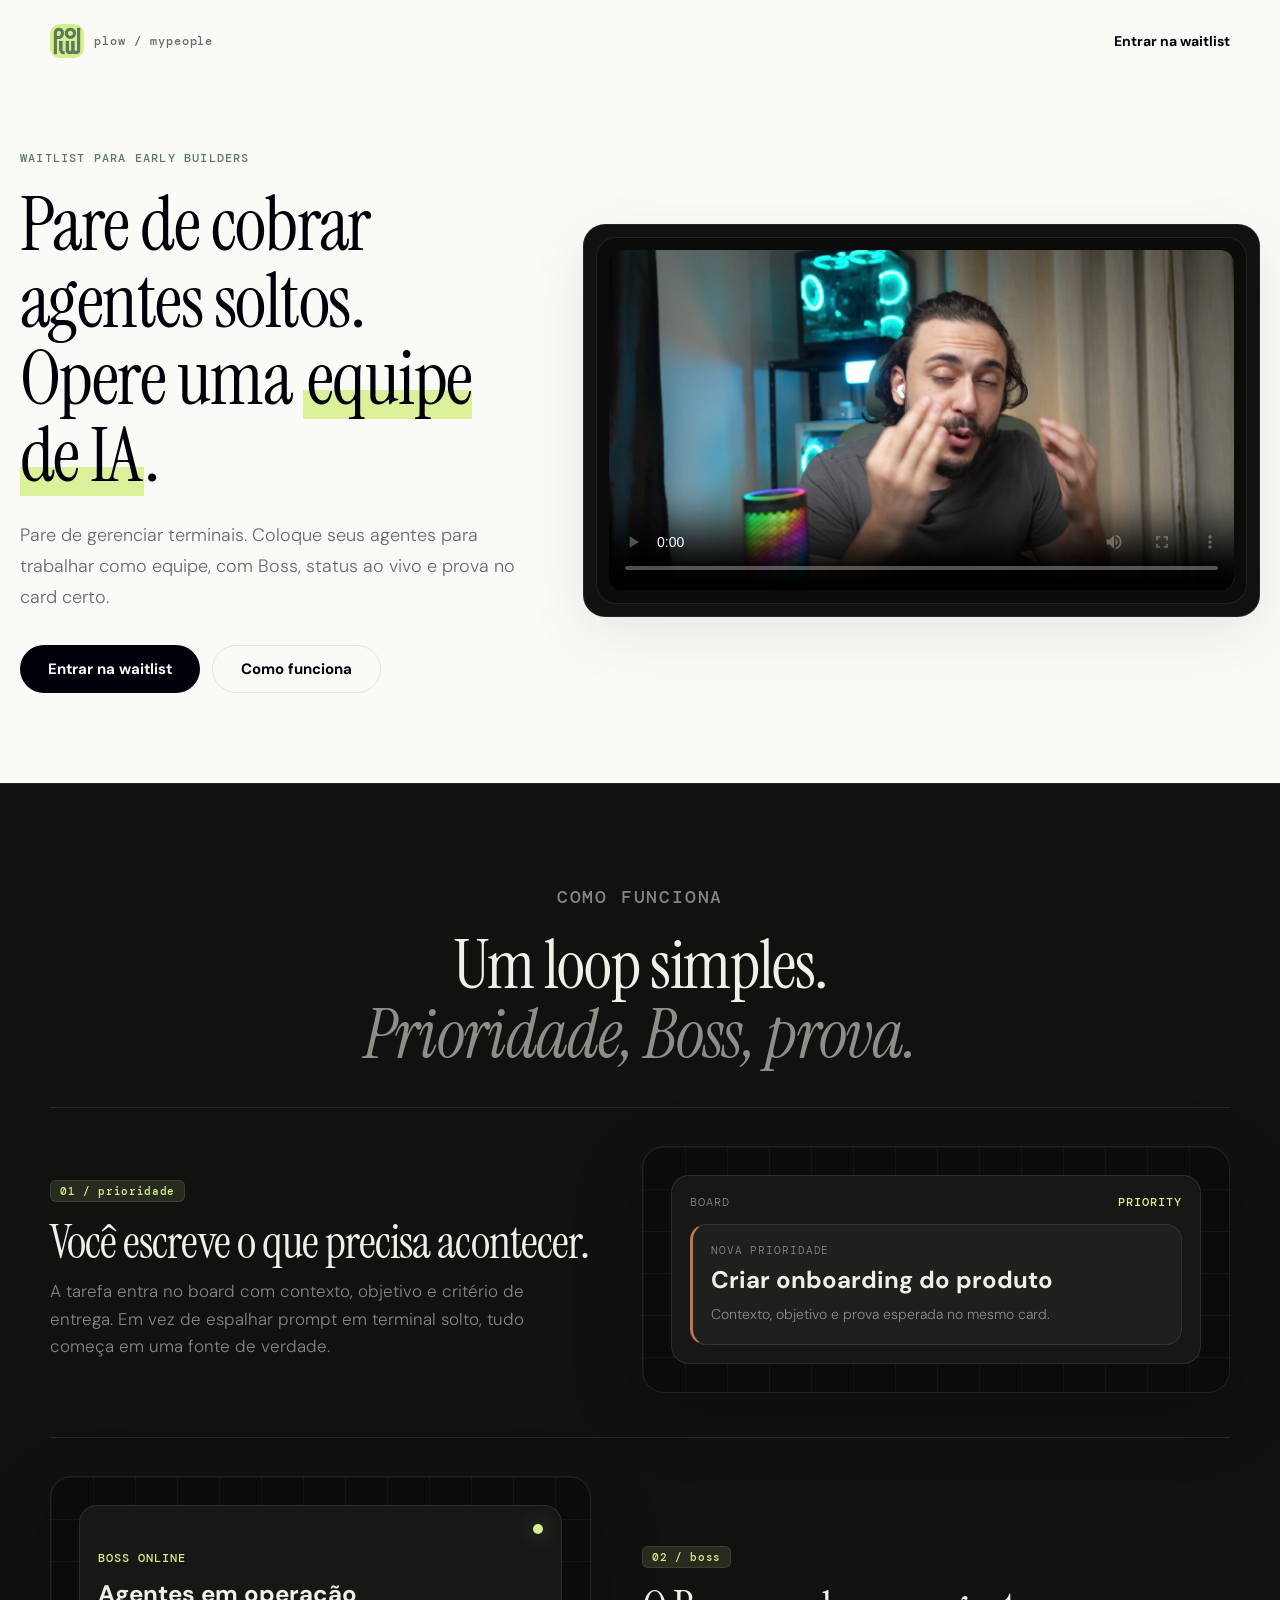
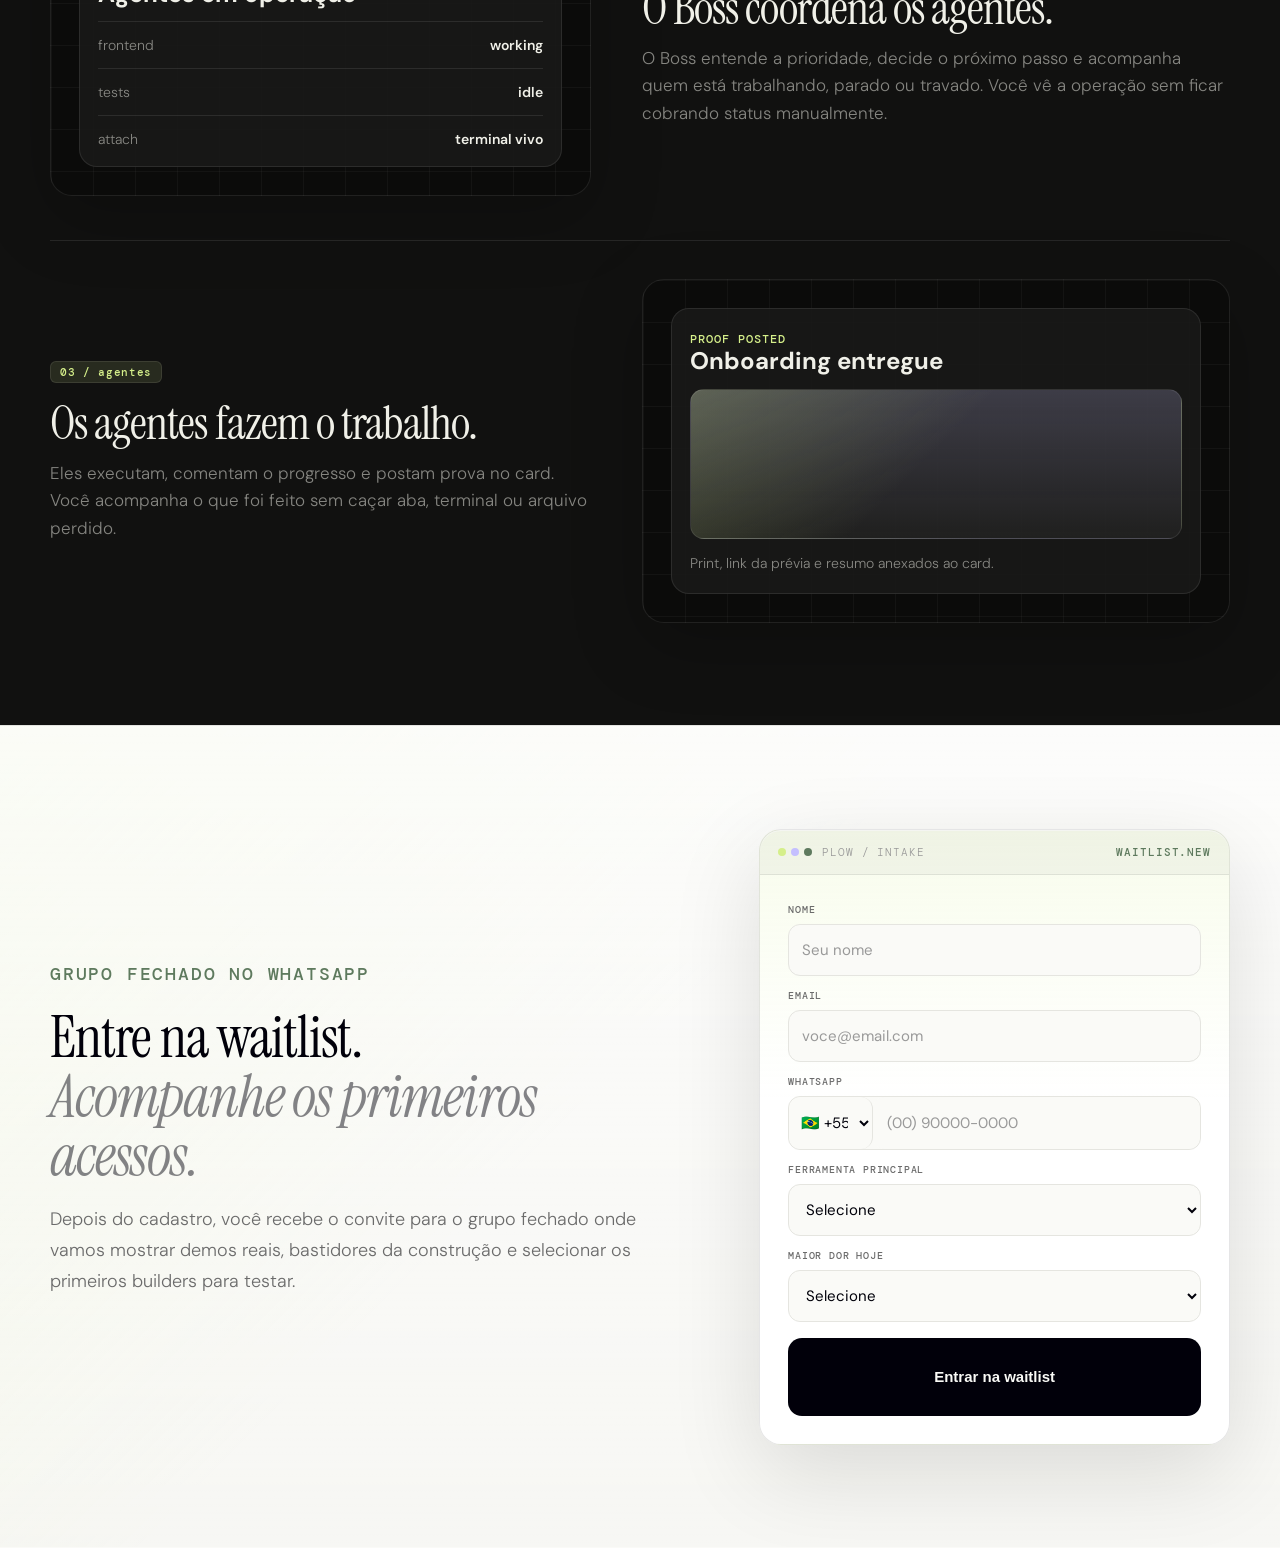
==== commit 902e353d: "Finalize MyPeople waitlist landing page" ====
--- a/vsl-top.html
+++ b/vsl-top.html
@@ -1,214 +1,20 @@
-<!doctype html>
+<!DOCTYPE html>
 <html lang="pt-BR">
   <head>
-    <meta charset="utf-8" />
-    <meta name="viewport" content="width=device-width, initial-scale=1" />
-    <title>MyPeople - Waitlist com VSL no topo</title>
-    <meta
-      name="description"
-      content="Entre na waitlist do MyPeople e acompanhe demos reais, bastidores e primeiros convites no grupo fechado."
-    />
-    <link rel="preconnect" href="https://fonts.googleapis.com" />
-    <link rel="preconnect" href="https://fonts.gstatic.com" crossorigin />
-    <link
-      href="https://fonts.googleapis.com/css2?family=DM+Mono:wght@500&family=DM+Sans:wght@300;400;500;600;700&family=Instrument+Serif:ital@0;1&display=swap"
-      rel="stylesheet"
-    />
-    <link rel="icon" type="image/png" href="assets/plow-icon.png" />
-    <link rel="stylesheet" href="styles.css" />
+    <meta charset="utf-8">
+    <meta name="viewport" content="width=device-width, initial-scale=1">
+    <title>MyPeople - redirecionando</title>
+    <meta name="robots" content="noindex">
+    <meta http-equiv="refresh" content="0; url=index.html">
+    <link rel="canonical" href="index.html">
+    <script>
+      window.location.replace("index.html");
+    </script>
   </head>
-  <body class="page-vsl-top">
-    <header class="site-header" aria-label="Topo">
-      <a class="brand" href="#top" aria-label="MyPeople">
-        <img src="assets/plow-icon.png" alt="" width="34" height="34" decoding="async" />
-        <span>plow / mypeople</span>
-      </a>
-      <a class="header-link" href="#waitlist">Entrar na waitlist</a>
-    </header>
-
-    <main id="top">
-      <section class="hero hero--vsl-top" aria-labelledby="hero-title">
-        <div class="hero__copy">
-          <div class="hero__headline">
-            <p class="eyebrow">Waitlist para early builders</p>
-            <h1 id="hero-title">
-              <span class="headline-line">Pare de cobrar agentes soltos.</span>
-              <span class="headline-line">Opere uma <span class="volt">equipe de IA</span>.</span>
-            </h1>
-          </div>
-          <div class="hero__after-video">
-            <p class="hero__lead">
-              Pare de gerenciar terminais.<br class="mobile-break" />
-              Coloque seus agentes para trabalhar<br class="mobile-break" />
-              como equipe, com Boss, status ao vivo<br class="mobile-break" />
-              e prova no card certo.
-            </p>
-            <div class="hero__actions">
-              <a class="button button--dark" href="#waitlist">Entrar na waitlist</a>
-              <a class="button button--outline" href="#flow">Como funciona</a>
-            </div>
-          </div>
-        </div>
-
-        <aside class="hero-video-card hero-video-card--large" aria-label="VSL do MyPeople">
-          <div class="hero-video-frame">
-            <div class="video-placeholder video-placeholder--hero">
-              <span>Embed VTurb</span>
-              <strong>
-                Inserir player<br class="mobile-break" />
-                da VSL aqui
-              </strong>
-            </div>
-          </div>
-        </aside>
-      </section>
-
-      <section id="flow" class="flow-section flow-section--tour" aria-labelledby="flow-title">
-        <div class="section-heading flow-heading">
-          <p class="eyebrow">Como funciona</p>
-          <h2 id="flow-title">
-            Um loop simples.
-            <em>
-              Prioridade,<br class="mobile-break" />
-              Boss, prova.
-            </em>
-          </h2>
-        </div>
-
-        <div class="product-tour product-tour--simple">
-          <article class="tour-step">
-            <div class="tour-step__copy">
-              <span class="handle handle--dark">01 / prioridade</span>
-              <h3>Você escreve o que precisa acontecer.</h3>
-              <p>
-                A tarefa entra no board com contexto, objetivo e critério de entrega. Em vez de espalhar prompt
-                em terminal solto, tudo começa em uma fonte de verdade.
-              </p>
-            </div>
-            <div class="tour-visual tour-visual--board" aria-hidden="true">
-              <div class="mock-window">
-                <div class="mock-window__top">
-                  <span>board</span>
-                  <strong>priority</strong>
-                </div>
-                <div class="mock-card mock-card--active">
-                  <span>nova prioridade</span>
-                  <h4>Criar onboarding do produto</h4>
-                  <p>Contexto, objetivo e prova esperada no mesmo card.</p>
-                </div>
-              </div>
-            </div>
-          </article>
-
-          <article class="tour-step tour-step--reverse">
-            <div class="tour-step__copy">
-              <span class="handle handle--dark">02 / boss</span>
-              <h3>O Boss coordena os agentes.</h3>
-              <p>
-                O Boss entende a prioridade, decide o próximo passo e acompanha quem está trabalhando, parado ou
-                travado. Você vê a operação sem ficar cobrando status manualmente.
-              </p>
-            </div>
-            <div class="tour-visual tour-visual--boss" aria-hidden="true">
-              <div class="decision-panel">
-                <span class="status-dot"></span>
-                <p class="mock-label">Boss online</p>
-                <h4>Agentes em operação</h4>
-                <div class="decision-line">
-                  <span>frontend</span>
-                  <strong>working</strong>
-                </div>
-                <div class="decision-line">
-                  <span>tests</span>
-                  <strong>idle</strong>
-                </div>
-                <div class="decision-line">
-                  <span>attach</span>
-                  <strong>terminal vivo</strong>
-                </div>
-              </div>
-            </div>
-          </article>
-
-          <article class="tour-step">
-            <div class="tour-step__copy">
-              <span class="handle handle--dark">03 / agentes</span>
-              <h3>Os agentes fazem o trabalho.</h3>
-              <p>
-                Eles executam, comentam o progresso e postam prova no card. Você acompanha o que foi feito sem
-                caçar aba, terminal ou arquivo perdido.
-              </p>
-            </div>
-            <div class="tour-visual tour-visual--proof" aria-hidden="true">
-              <div class="proof-card">
-                <span>proof posted</span>
-                <h4>Onboarding entregue</h4>
-                <div class="proof-thumb"></div>
-                <p>Print, link da prévia e resumo anexados ao card.</p>
-              </div>
-            </div>
-          </article>
-        </div>
-      </section>
-
-      <section id="waitlist" class="waitlist-section" aria-labelledby="waitlist-title">
-        <div class="waitlist-copy">
-          <p class="eyebrow">Grupo fechado no WhatsApp</p>
-          <h2 id="waitlist-title">
-            Entre na waitlist.
-            <em>
-              Acompanhe os<br class="mobile-break" />
-              primeiros acessos.
-            </em>
-          </h2>
-          <p>
-            Depois do cadastro, você recebe o convite para o grupo fechado onde vamos mostrar demos reais,
-            bastidores da construção e selecionar os primeiros builders para testar.
-          </p>
-          <p class="disclaimer">
-            Entrar no grupo não garante acesso imediato, mas dá prioridade para acompanhar tudo de perto e
-            ser considerado nos primeiros convites.
-          </p>
-        </div>
-
-        <form class="form" action="#" method="post">
-          <label>
-            Nome
-            <input type="text" name="name" autocomplete="name" placeholder="Seu nome" required />
-          </label>
-          <label>
-            Email
-            <input type="email" name="email" autocomplete="email" placeholder="voce@email.com" required />
-          </label>
-          <label>
-            WhatsApp
-            <input type="tel" name="whatsapp" autocomplete="tel" placeholder="+55 11 99999-9999" required />
-          </label>
-          <label>
-            Ferramenta principal
-            <select name="tool" required>
-              <option value="">Selecione</option>
-              <option>Claude Code</option>
-              <option>Cursor</option>
-              <option>Codex</option>
-              <option>Windsurf</option>
-              <option>Outra</option>
-            </select>
-          </label>
-          <label>
-            Maior dor hoje
-            <select name="pain" required>
-              <option value="">Selecione</option>
-              <option>Status dos agentes</option>
-              <option>Contexto espalhado</option>
-              <option>Terminal demais</option>
-              <option>Entrega sem prova</option>
-              <option>Coordenação geral</option>
-            </select>
-          </label>
-          <button class="button button--volt" type="submit">Entrar na waitlist</button>
-        </form>
-      </section>
-    </main>
+  <body>
+    <p>
+      Redirecionando para
+      <a href="index.html">a landing page do MyPeople</a>.
+    </p>
   </body>
 </html>
